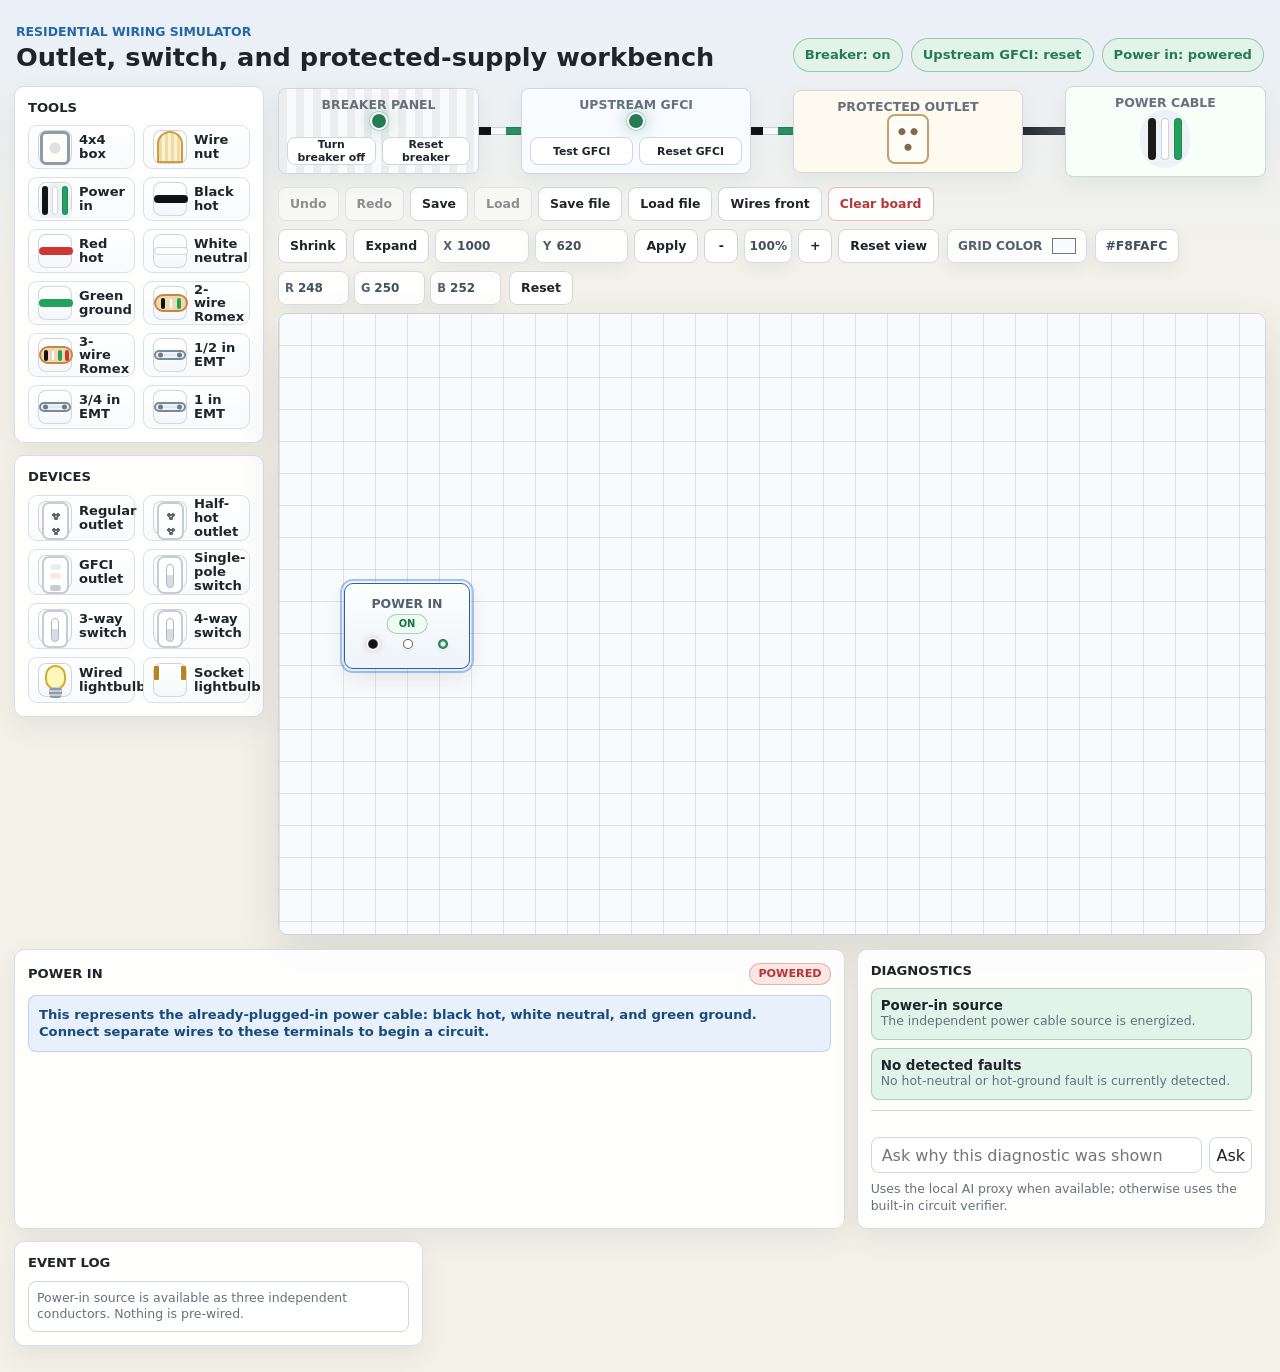
==== 2d/index.html @ 1b0ffc84 "Deploy wiring simulators site" ====
<!doctype html>
<html lang="en">
  <head>
    <meta charset="utf-8">
    <meta name="viewport" content="width=device-width, initial-scale=1">
    <meta http-equiv="Cache-Control" content="no-store, no-cache, must-revalidate, max-age=0">
    <meta http-equiv="Pragma" content="no-cache">
    <meta http-equiv="Expires" content="0">
    <title>Residential Wiring Simulator</title>
    <script>
      window.__SIM_ASSET_VERSION__ = String(Date.now());
      document.write(`<link rel="stylesheet" href="./styles.css?v=${window.__SIM_ASSET_VERSION__}">`);
    </script>
  </head>
  <body>
    <div class="app">
      <header class="topbar">
        <div>
          <p class="eyebrow">Residential wiring simulator</p>
          <h1>Outlet, switch, and protected-supply workbench</h1>
        </div>
        <div id="supplyStatus" class="status-strip" aria-live="polite"></div>
      </header>

      <main class="layout">
        <aside class="tool-panel" aria-label="Tool palette">
          <section class="panel-section">
            <div class="section-heading">
              <h2>Tools</h2>
            </div>
            <div id="toolPalette" class="tool-grid"></div>
          </section>

          <section class="panel-section">
            <div class="section-heading">
              <h2>Devices</h2>
            </div>
            <div id="devicePalette" class="device-grid"></div>
          </section>

        </aside>

        <section class="workspace">
          <div id="supplyRig" class="supply-rig" aria-label="Upstream protected supply">
            <div class="rig-unit breaker">
              <span class="unit-label">Breaker panel</span>
              <span id="breakerLamp" class="lamp-dot"></span>
              <div id="breakerActions" class="rig-actions"></div>
            </div>
            <div class="rig-link"></div>
            <div class="rig-unit gfci">
              <span class="unit-label">Upstream GFCI</span>
              <span id="upstreamGfciLamp" class="lamp-dot"></span>
              <div id="upstreamGfciActions" class="rig-actions"></div>
            </div>
            <div class="rig-link"></div>
            <div class="rig-unit outlet">
              <span class="unit-label">Protected outlet</span>
              <span class="plug-face"></span>
            </div>
            <div class="rig-link cord-link"></div>
            <div class="rig-unit cord">
              <span class="unit-label">Power cable</span>
              <span class="cord-wires">
                <i class="wire black"></i>
                <i class="wire white"></i>
                <i class="wire green"></i>
              </span>
            </div>
          </div>

          <div id="workspaceToolbar" class="workspace-toolbar" aria-label="Workspace controls">
            <div class="workspace-actions" aria-label="File and history actions">
              <button id="undoButton" type="button" class="toolbar-button" data-action="undo" title="Undo last action" disabled>Undo</button>
              <button id="redoButton" type="button" class="toolbar-button" data-action="redo" title="Redo last undone action" disabled>Redo</button>
              <button type="button" class="toolbar-button" data-action="save-state" title="Save this workbench in the browser">Save</button>
              <button id="loadButton" type="button" class="toolbar-button" data-action="load-state" title="Load the saved workbench">Load</button>
              <button type="button" class="toolbar-button" data-action="export-state-file" title="Download this workbench as a file">Save file</button>
              <button type="button" class="toolbar-button" data-action="import-state-file" title="Load a workbench file">Load file</button>
              <input id="stateFileInput" class="visually-hidden" type="file" accept=".json,application/json">
              <button id="wireLayerModeButton" type="button" class="toolbar-button" data-action="toggle-wire-layer-mode" title="Toggle whether wire paths sit behind devices">Wires front</button>
              <button type="button" class="toolbar-button danger" data-action="clear-board" title="Clear the workbench">Clear board</button>
            </div>
            <div class="bench-controls" aria-label="Bench size and zoom controls">
              <button type="button" class="toolbar-button" data-action="shrink-bench" title="Shrink the bench">Shrink</button>
              <button type="button" class="toolbar-button" data-action="expand-bench" title="Expand the bench">Expand</button>
              <label>X <input id="benchWidthInput" type="number" min="520" max="4000" step="20" value="1000" aria-label="Bench width"></label>
              <label>Y <input id="benchHeightInput" type="number" min="360" max="3000" step="20" value="620" aria-label="Bench height"></label>
              <button type="button" class="toolbar-button" data-action="apply-bench-size" title="Apply custom bench size">Apply</button>
              <button type="button" class="toolbar-button icon-button" data-action="zoom-out" title="Zoom out">-</button>
              <span id="benchZoomLabel" class="zoom-label">100%</span>
              <button type="button" class="toolbar-button icon-button" data-action="zoom-in" title="Zoom in">+</button>
              <button type="button" class="toolbar-button" data-action="reset-bench-size" title="Reset bench size and zoom">Reset view</button>
            </div>
            <label class="grid-color-control" for="gridColorPicker">
              <span>Grid color</span>
              <input id="gridColorPicker" type="color" value="#f8fafc">
            </label>
            <input id="gridColorHex" class="grid-color-hex" type="text" inputmode="text" value="#f8fafc" aria-label="Grid color hex value">
            <div class="grid-rgb-group" aria-label="Grid RGB color values">
              <label>R <input id="gridColorR" type="number" min="0" max="255" value="248"></label>
              <label>G <input id="gridColorG" type="number" min="0" max="255" value="250"></label>
              <label>B <input id="gridColorB" type="number" min="0" max="255" value="252"></label>
            </div>
            <button type="button" class="toolbar-button" data-action="reset-grid-color">Reset</button>
          </div>

          <div id="sandboxViewport" class="sandbox-viewport" aria-label="Scrollable wiring bench">
            <div id="sandboxScrollSpace" class="sandbox-scroll-space">
              <div id="sandbox" class="sandbox" aria-label="Wiring sandbox">
                <svg id="wireLayer" class="wire-layer" viewBox="0 0 1000 620" preserveAspectRatio="none" aria-hidden="true"></svg>
                <div class="supply-port">
                  <span>Supply</span>
                </div>
                <div id="boxLayer" class="box-layer"></div>
                <svg id="selectedWireLayer" class="selected-wire-layer" viewBox="0 0 1000 620" preserveAspectRatio="none" aria-hidden="true"></svg>
                <div id="selectionMarquee" class="selection-marquee" hidden></div>
              </div>
            </div>
          </div>
        </section>

        <aside class="inspector" aria-label="Selected box inspector">
          <section id="boxInspector" class="panel-section"></section>
          <section class="panel-section">
            <div class="section-heading">
              <h2>Diagnostics</h2>
            </div>
            <div id="diagnostics" class="diagnostics" aria-live="polite"></div>
            <div id="diagnosticChat" class="diagnostic-chat">
              <div id="diagnosticChatMessages" class="chat-messages" aria-live="polite"></div>
              <div id="diagnosticProposal" class="diagnostic-proposal"></div>
              <form id="diagnosticChatForm" class="chat-form">
                <input id="diagnosticChatInput" type="text" autocomplete="off" placeholder="Ask why this diagnostic was shown">
                <button type="submit">Ask</button>
              </form>
              <div id="diagnosticChatStatus" class="chat-status"></div>
            </div>
          </section>
          <section class="panel-section">
            <div class="section-heading">
              <h2>Event Log</h2>
            </div>
            <div id="eventLog" class="event-log"></div>
          </section>
        </aside>
      </main>

      <div id="contextMenu" class="context-menu" hidden>
        <button type="button" data-action="delete-selected">Delete item</button>
      </div>
    </div>

    <script>
      document.write(`<script src="./app.js?v=${window.__SIM_ASSET_VERSION__}"><\/script>`);
    </script>
  </body>
</html>
---- 2d/styles.css ----
:root {
  color-scheme: light;
  --paper: #f4f1e8;
  --panel: #fffdf7;
  --panel-strong: #f8fbff;
  --ink: #20242a;
  --muted: #66717d;
  --line: #cfd6dd;
  --line-strong: #8e9aa8;
  --blue: #2367a8;
  --blue-soft: #e7f0fb;
  --green: #257b55;
  --green-soft: #e2f4ea;
  --red: #b73535;
  --red-soft: #fae7e4;
  --amber: #a96c00;
  --amber-soft: #fff2cf;
  --copper: #a65f2b;
  --violet: #6e57a8;
  --shadow: 0 18px 44px rgba(50, 55, 62, 0.13);
}

* {
  box-sizing: border-box;
}

.visually-hidden {
  position: absolute;
  width: 1px;
  height: 1px;
  margin: -1px;
  padding: 0;
  border: 0;
  overflow: hidden;
  clip: rect(0 0 0 0);
  white-space: nowrap;
}

html,
body {
  min-height: 100%;
}

body {
  margin: 0;
  color: var(--ink);
  background:
    linear-gradient(180deg, rgba(231, 240, 251, 0.84), rgba(244, 241, 232, 0.96) 310px),
    var(--paper);
  font-family: Inter, ui-sans-serif, system-ui, -apple-system, BlinkMacSystemFont, "Segoe UI", sans-serif;
}

button,
select,
input {
  font: inherit;
}

button {
  min-height: 34px;
  border: 1px solid var(--line);
  border-radius: 8px;
  background: #ffffff;
  color: var(--ink);
  cursor: pointer;
}

button:hover {
  border-color: var(--blue);
  background: var(--blue-soft);
}

button:disabled {
  cursor: not-allowed;
  opacity: 0.48;
}

select {
  min-height: 34px;
  width: 100%;
  border: 1px solid var(--line);
  border-radius: 8px;
  background: #ffffff;
  color: var(--ink);
  padding: 0 8px;
}

h1,
h2,
h3,
p {
  margin-top: 0;
}

.app {
  width: min(1720px, calc(100vw - 28px));
  margin: 0 auto;
  padding: 18px 0 26px;
}

.topbar {
  display: flex;
  justify-content: space-between;
  align-items: end;
  gap: 20px;
  padding: 6px 2px 14px;
}

.eyebrow {
  margin-bottom: 5px;
  color: var(--blue);
  font-size: 0.78rem;
  font-weight: 800;
  letter-spacing: 0;
  text-transform: uppercase;
}

h1 {
  margin-bottom: 0;
  font-size: clamp(1.55rem, 2vw, 2.35rem);
  line-height: 1.08;
  letter-spacing: 0;
}

h2 {
  margin-bottom: 0;
  font-size: 0.82rem;
  line-height: 1.2;
  letter-spacing: 0;
  text-transform: uppercase;
}

h3 {
  margin-bottom: 8px;
  font-size: 0.98rem;
}

.layout {
  display: grid;
  grid-template-columns: 286px minmax(520px, 1fr) 416px;
  gap: 14px;
  align-items: start;
}

.tool-panel,
.inspector {
  display: grid;
  gap: 12px;
}

.panel-section {
  border: 1px solid #d8dee6;
  border-radius: 10px;
  background: rgba(255, 255, 255, 0.92);
  box-shadow: 0 10px 26px rgba(38, 49, 61, 0.08);
  padding: 13px;
}

.section-heading {
  display: flex;
  justify-content: space-between;
  align-items: center;
  gap: 10px;
  margin-bottom: 10px;
}

.status-strip {
  display: flex;
  flex-wrap: wrap;
  justify-content: flex-end;
  gap: 8px;
}

.status-pill {
  display: inline-flex;
  align-items: center;
  gap: 7px;
  min-height: 34px;
  border: 1px solid var(--line);
  border-radius: 999px;
  background: rgba(255, 255, 255, 0.82);
  padding: 0 11px;
  color: var(--muted);
  font-size: 0.82rem;
  font-weight: 800;
  white-space: nowrap;
}

.status-pill.ok {
  border-color: rgba(37, 123, 85, 0.38);
  color: var(--green);
  background: var(--green-soft);
}

.status-pill.warn {
  border-color: rgba(169, 108, 0, 0.42);
  color: var(--amber);
  background: var(--amber-soft);
}

.status-pill.trip {
  border-color: rgba(183, 53, 53, 0.42);
  color: var(--red);
  background: var(--red-soft);
}

.tool-grid,
.device-grid {
  display: grid;
  gap: 8px;
}

.tool-grid {
  grid-template-columns: repeat(2, minmax(0, 1fr));
}

.device-grid {
  grid-template-columns: repeat(2, minmax(0, 1fr));
}

.tool-button,
.device-button,
.source-controls button,
.mini-button {
  display: inline-flex;
  align-items: center;
  justify-content: center;
  gap: 7px;
  padding: 0 9px;
  font-weight: 760;
}

.palette-button {
  min-height: 44px;
  justify-content: flex-start;
  text-align: left;
  user-select: none;
  border-color: #d9e0e8;
  border-radius: 9px;
  background: linear-gradient(180deg, #ffffff, #f8fafc);
  color: #20242a;
  box-shadow: 0 1px 0 rgba(255, 255, 255, 0.9) inset;
}

.palette-button:hover {
  border-color: rgba(35, 103, 168, 0.48);
  background: linear-gradient(180deg, #ffffff, #f1f6fd);
}

.palette-button[draggable="true"] {
  cursor: grab;
}

.palette-button[draggable="true"]:active {
  cursor: grabbing;
}

.drag-ghost {
  position: fixed;
  z-index: 40;
  pointer-events: none;
  opacity: 0.86;
  box-shadow: 0 14px 32px rgba(32, 36, 42, 0.22);
}

.supply-port {
  display: none !important;
}

.supply-port {
  display: none;
}

.tool-button.active {
  border-color: var(--blue);
  background: var(--blue-soft);
  color: #174a7d;
  box-shadow: inset 0 0 0 1px rgba(35, 103, 168, 0.18);
}

.device-button {
  min-height: 46px;
}

.palette-image {
  display: grid;
  place-items: center;
  width: 34px;
  height: 34px;
  border: 1px solid rgba(151, 163, 176, 0.42);
  border-radius: 8px;
  background:
    linear-gradient(180deg, rgba(255, 255, 255, 0.95), rgba(244, 247, 250, 0.92));
  flex: 0 0 34px;
}

.palette-label {
  min-width: 0;
  line-height: 1.06;
  font-size: 0.82rem;
}

.art,
.art-device {
  position: relative;
  display: block;
}

.art-select {
  width: 24px;
  height: 30px;
}

.art-select::before {
  content: "";
  position: absolute;
  left: 3px;
  top: 1px;
  width: 0;
  height: 0;
  border-left: 16px solid #2367a8;
  border-top: 23px solid transparent;
}

.art-select::after {
  content: "";
  position: absolute;
  left: 13px;
  top: 19px;
  width: 11px;
  height: 4px;
  border-radius: 999px;
  background: #2367a8;
  transform: rotate(45deg);
}

.art-box {
  width: 30px;
  height: 34px;
  border: 3px solid #8e9aa8;
  border-radius: 6px;
  background:
    radial-gradient(circle at 50% 50%, rgba(142, 154, 168, 0.28) 0 5px, transparent 6px),
    #fffdf7;
}

.art-cable {
  display: flex;
  gap: 4px;
  align-items: end;
  justify-content: center;
  width: 31px;
  height: 35px;
  border-radius: 999px 999px 6px 6px;
  background: #eef2f6;
  padding-bottom: 3px;
}

.art-cable i {
  width: 6px;
  height: 29px;
  border-radius: 999px;
  border: 1px solid rgba(32, 36, 42, 0.18);
}

.art-cable i:nth-child(1) {
  background: #111111;
}

.art-cable i:nth-child(2) {
  background: #ffffff;
}

.art-cable i:nth-child(3) {
  background: #24a15d;
}

.art-romex {
  width: 34px;
  height: 18px;
  border: 2px solid #c28846;
  border-radius: 999px;
  background: #f3d9aa;
  display: flex;
  align-items: center;
  justify-content: center;
  gap: 4px;
}

.art-romex i {
  width: 4px;
  height: 11px;
  border-radius: 999px;
  background: #111111;
}

.art-romex i:nth-child(2) {
  background: #ffffff;
  border: 1px solid rgba(32, 36, 42, 0.16);
}

.art-romex i:nth-child(3) {
  background: #24a15d;
}

.art-romex.three {
  gap: 3px;
}

.art-romex.three::after {
  content: "";
  width: 4px;
  height: 11px;
  border-radius: 999px;
  background: #cf3535;
}

.art-cutter {
  width: 32px;
  height: 28px;
}

.art-cutter::before,
.art-cutter::after {
  content: "";
  position: absolute;
  width: 27px;
  height: 7px;
  border-radius: 999px;
  background: #d84d4d;
  transform-origin: 20px 50%;
}

.art-cutter::before {
  left: 1px;
  top: 8px;
  transform: rotate(38deg);
}

.art-cutter::after {
  left: 1px;
  top: 14px;
  transform: rotate(-38deg);
  background: #46515e;
}

.art-driver {
  width: 36px;
  height: 12px;
  border-radius: 999px;
  background: linear-gradient(90deg, #4a5664 0 48%, #d09b54 49% 76%, #8e9aa8 77%);
  transform: rotate(-25deg);
}

.art-nut {
  width: 26px;
  height: 32px;
  border-radius: 999px 999px 7px 7px;
  background:
    repeating-linear-gradient(90deg, rgba(169, 108, 0, 0.18) 0 3px, transparent 3px 6px),
    #fff2cf;
  border: 2px solid #d19b38;
}

.art-conduit {
  width: 32px;
  height: 10px;
  border: 2px solid rgba(80, 102, 119, 0.72);
  border-radius: 999px;
  background: rgba(185, 204, 217, 0.4);
  box-shadow: inset 0 0 0 2px rgba(255, 255, 255, 0.42);
}

.art-conduit::before,
.art-conduit::after {
  content: "";
  position: absolute;
  top: 50%;
  width: 5px;
  height: 5px;
  border-radius: 999px;
  background: #6b7a87;
  transform: translateY(-50%);
}

.art-conduit::before {
  left: 2px;
}

.art-conduit::after {
  right: 2px;
}

.art-device.outlet,
.art-device.gfci {
  width: 27px;
  height: 38px;
  border: 2px solid #c5ccd4;
  border-radius: 7px;
  background: #ffffff;
}

.art-device.outlet i {
  position: absolute;
  left: 7px;
  width: 10px;
  height: 9px;
  border-radius: 4px;
  background:
    radial-gradient(circle at 30% 45%, #5e6670 0 1.8px, transparent 2px),
    radial-gradient(circle at 70% 45%, #5e6670 0 1.8px, transparent 2px),
    radial-gradient(circle at 50% 82%, #5e6670 0 1.8px, transparent 2px),
    #f9fafb;
}

.art-device.outlet i:nth-child(1) {
  top: 7px;
}

.art-device.outlet i:nth-child(2) {
  top: 22px;
}

.art-device.gfci i,
.art-device.gfci b {
  position: absolute;
  left: 6px;
  width: 11px;
  height: 6px;
  border-radius: 999px;
  background: #d7dde4;
}

.art-device.gfci i:nth-child(1) {
  top: 6px;
  background: var(--green-soft);
}

.art-device.gfci i:nth-child(2) {
  top: 15px;
  background: var(--red-soft);
}

.art-device.gfci b {
  top: 27px;
  background: #c5ccd4;
}

.art-device.switch {
  width: 26px;
  height: 38px;
  border: 2px solid #c5ccd4;
  border-radius: 7px;
  background: #ffffff;
}

.art-device.switch i {
  position: absolute;
  left: 7px;
  top: 6px;
  width: 8px;
  height: 24px;
  border-radius: 5px;
  background: linear-gradient(180deg, #ffffff 0 46%, #d7dde4 47%);
  border: 1px solid #aeb8c3;
}

.art-device.bulb {
  width: 31px;
  height: 38px;
}

.art-device.bulb::before {
  content: "";
  position: absolute;
  inset: 1px 5px 12px;
  border: 2px solid #d6a72c;
  border-radius: 999px;
  background: #fff7ba;
}

.art-device.bulb::after {
  content: "";
  position: absolute;
  left: 9px;
  bottom: 4px;
  width: 13px;
  height: 11px;
  border-radius: 4px;
  background: repeating-linear-gradient(0deg, #8e9aa8 0 2px, #c5ccd4 2px 4px);
}

.tool-icon {
  display: inline-grid;
  place-items: center;
  width: 22px;
  height: 22px;
  border-radius: 6px;
  background: #eef2f6;
  color: var(--ink);
  font-size: 0.82rem;
  font-weight: 900;
  flex: 0 0 auto;
}

.tool-icon.box-icon {
  border: 2px solid var(--line-strong);
  background: #ffffff;
}

.tool-icon.cable-icon {
  background: linear-gradient(90deg, #111 0 32%, #eee 32% 64%, #27a464 64%);
}

.tool-icon.nm2-icon,
.tool-icon.nm3-icon {
  background: #f3d9aa;
  border: 2px solid #c28846;
}

.tool-icon.nm3-icon::after {
  content: "";
  width: 4px;
  height: 16px;
  background: var(--red);
  border-radius: 999px;
}

.tool-icon.cutter-icon {
  background: linear-gradient(135deg, #414852 0 48%, #d84d4d 49%);
  color: #fff;
}

.tool-icon.driver-icon {
  background: linear-gradient(90deg, #4a5664 0 45%, #d09b54 46%);
}

.tool-icon.nut-icon {
  background: var(--amber-soft);
  color: var(--amber);
}

.tool-icon.select-icon {
  background: #ffffff;
  border: 2px solid var(--blue);
  color: var(--blue);
}

.workspace {
  min-width: 0;
}

.workspace-toolbar {
  display: flex;
  align-items: center;
  justify-content: flex-start;
  flex-wrap: wrap;
  gap: 8px;
  margin: 0 0 8px;
}

.workspace-actions {
  display: inline-flex;
  align-items: center;
  gap: 6px;
  flex-wrap: wrap;
}

.bench-controls {
  display: inline-flex;
  align-items: center;
  gap: 6px;
  flex-wrap: wrap;
}

.bench-controls label {
  display: inline-flex;
  align-items: center;
  gap: 5px;
  min-height: 34px;
  border: 1px solid #d4dce5;
  border-radius: 8px;
  background: rgba(255, 255, 255, 0.9);
  color: #526170;
  padding: 0 7px;
  font-size: 0.72rem;
  font-weight: 900;
  box-shadow: 0 6px 16px rgba(38, 49, 61, 0.06);
}

.bench-controls input {
  width: 64px;
  min-height: 24px;
  border: 0;
  background: transparent;
  color: #40505f;
  font-size: 0.75rem;
  font-weight: 850;
  padding: 0;
}

.toolbar-button.icon-button {
  width: 34px;
  padding: 0;
}

.zoom-label {
  display: inline-flex;
  align-items: center;
  justify-content: center;
  min-width: 48px;
  min-height: 34px;
  border: 1px solid #d4dce5;
  border-radius: 8px;
  background: rgba(255, 255, 255, 0.9);
  color: #40505f;
  font-size: 0.76rem;
  font-weight: 900;
  box-shadow: 0 6px 16px rgba(38, 49, 61, 0.06);
}

.grid-color-control {
  display: inline-flex;
  align-items: center;
  gap: 8px;
  min-height: 34px;
  border: 1px solid #d4dce5;
  border-radius: 8px;
  background: rgba(255, 255, 255, 0.86);
  padding: 0 8px 0 10px;
  color: #526170;
  font-size: 0.76rem;
  font-weight: 850;
  text-transform: uppercase;
  box-shadow: 0 6px 16px rgba(38, 49, 61, 0.06);
}

.grid-color-control input[type="color"] {
  width: 28px;
  height: 24px;
  border: 0;
  border-radius: 6px;
  background: transparent;
  padding: 0;
  cursor: pointer;
}

.grid-color-hex {
  width: 84px;
  min-height: 34px;
  border: 1px solid #d4dce5;
  border-radius: 8px;
  background: rgba(255, 255, 255, 0.9);
  color: #40505f;
  padding: 0 9px;
  font-size: 0.78rem;
  font-weight: 800;
  text-transform: uppercase;
  box-shadow: 0 6px 16px rgba(38, 49, 61, 0.06);
}

.grid-rgb-group {
  display: inline-flex;
  gap: 5px;
}

.grid-rgb-group label {
  display: inline-flex;
  align-items: center;
  gap: 4px;
  min-height: 34px;
  border: 1px solid #d4dce5;
  border-radius: 8px;
  background: rgba(255, 255, 255, 0.9);
  color: #526170;
  padding: 0 6px;
  font-size: 0.72rem;
  font-weight: 900;
  box-shadow: 0 6px 16px rgba(38, 49, 61, 0.06);
}

.grid-rgb-group input {
  width: 44px;
  min-height: 24px;
  border: 0;
  background: transparent;
  color: #40505f;
  font-size: 0.75rem;
  font-weight: 850;
  padding: 0;
}

.toolbar-button {
  min-height: 34px;
  padding: 0 11px;
  border-radius: 8px;
  font-size: 0.78rem;
  font-weight: 850;
}

.toolbar-button.mode-on {
  border-color: rgba(37, 123, 85, 0.38);
  background: #eefaf2;
  color: #177245;
}

.toolbar-button.danger {
  border-color: rgba(183, 53, 53, 0.32);
  color: var(--red);
}

.toolbar-button.danger:hover {
  background: var(--red-soft);
  border-color: rgba(183, 53, 53, 0.52);
}

.supply-rig {
  display: grid;
  grid-template-columns: minmax(118px, 0.7fr) 42px minmax(130px, 0.8fr) 42px minmax(130px, 0.8fr) 42px minmax(126px, 0.7fr);
  align-items: center;
  gap: 0;
  margin-bottom: 10px;
}

.rig-unit {
  min-height: 74px;
  border: 1px solid var(--line);
  border-radius: 8px;
  background: #ffffff;
  display: grid;
  place-items: center;
  padding: 8px;
  position: relative;
  box-shadow: 0 7px 18px rgba(61, 66, 74, 0.07);
}

.rig-actions {
  display: grid;
  grid-template-columns: repeat(2, minmax(0, 1fr));
  gap: 6px;
  width: 100%;
  margin-top: 7px;
}

.rig-actions button {
  min-height: 28px;
  padding: 0 7px;
  font-size: 0.68rem;
  font-weight: 900;
}

.rig-unit.breaker {
  background:
    repeating-linear-gradient(90deg, rgba(32, 36, 42, 0.06) 0 8px, transparent 8px 17px),
    #f9fafb;
}

.rig-unit.gfci {
  background: #f8fbff;
}

.rig-unit.outlet {
  background: #fffaf0;
}

.rig-unit.cord {
  background: #f6fff8;
}

.unit-label {
  color: var(--muted);
  font-size: 0.78rem;
  font-weight: 800;
  text-transform: uppercase;
}

.rig-link {
  height: 8px;
  background: linear-gradient(90deg, #111 0 28%, #f9fafb 28% 64%, #2c8f62 64%);
  border-top: 1px solid rgba(32, 36, 42, 0.2);
  border-bottom: 1px solid rgba(32, 36, 42, 0.2);
}

.cord-link {
  background: linear-gradient(90deg, #262b32, #454d58);
}

.lamp-dot {
  width: 18px;
  height: 18px;
  border: 2px solid #ffffff;
  border-radius: 999px;
  background: var(--line-strong);
  box-shadow: 0 0 0 1px rgba(32, 36, 42, 0.2);
}

.lamp-dot.on {
  background: var(--green);
  box-shadow: 0 0 0 1px rgba(37, 123, 85, 0.28), 0 0 18px rgba(37, 123, 85, 0.42);
}

.lamp-dot.tripped {
  background: var(--red);
  box-shadow: 0 0 0 1px rgba(183, 53, 53, 0.28), 0 0 18px rgba(183, 53, 53, 0.32);
}

.plug-face {
  width: 42px;
  height: 50px;
  border: 2px solid #c5a06d;
  border-radius: 8px;
  display: block;
  background:
    radial-gradient(circle at 34% 34%, #7f6a4b 0 3px, transparent 4px),
    radial-gradient(circle at 66% 34%, #7f6a4b 0 3px, transparent 4px),
    radial-gradient(circle at 50% 68%, #7f6a4b 0 3px, transparent 4px),
    #fffdf7;
}

.cord-wires {
  display: flex;
  gap: 5px;
  padding: 8px;
  border-radius: 999px;
  background: #eef2f6;
}

.wire {
  width: 8px;
  height: 42px;
  border-radius: 999px;
  border: 1px solid rgba(32, 36, 42, 0.2);
}

.wire.black {
  background: #1b1b1b;
}

.wire.white {
  background: #ffffff;
}

.wire.green {
  background: #22a15d;
}

.wire.red {
  background: #c84040;
}

.sandbox-viewport {
  width: 100%;
  max-height: min(72vh, 760px);
  min-height: 460px;
  overflow: auto;
  border: 1px solid #cbd5df;
  border-radius: 10px;
  background: rgba(255, 255, 255, 0.46);
  box-shadow: 0 18px 44px rgba(34, 43, 54, 0.12);
}

.sandbox-scroll-space {
  position: relative;
  min-width: 100%;
  min-height: 100%;
}

.sandbox {
  --grid-rgb: 248, 250, 252;
  --grid-bg-color: #f8fafc;
  --grid-line-color: rgba(157, 166, 175, 0.28);
  --grid-wash-color: rgba(250, 251, 253, 0.08);
  --bench-width: 1000px;
  --bench-height: 620px;
  --grid-step: 32px;
  position: absolute;
  left: 0;
  top: 0;
  width: var(--bench-width);
  height: var(--bench-height);
  overflow: hidden;
  transform-origin: top left;
  background:
    linear-gradient(90deg, var(--grid-line-color) 1px, transparent 1px),
    linear-gradient(0deg, var(--grid-line-color) 1px, transparent 1px),
    linear-gradient(180deg, var(--grid-wash-color), transparent 44%),
    var(--grid-bg-color);
  background-size: var(--grid-step) var(--grid-step), var(--grid-step) var(--grid-step), 100% 100%, 100% 100%;
}

.wire-layer,
.box-layer,
.selected-wire-layer {
  position: absolute;
  inset: 0;
}

.wire-layer {
  z-index: 20;
  pointer-events: none;
}

.selected-wire-layer {
  z-index: 70;
  pointer-events: none;
}

.sandbox.wires-behind-devices .selected-wire-layer {
  z-index: 22;
}

.sandbox.wires-behind-devices .wire-hit-path {
  pointer-events: none;
}

.sandbox.wires-behind-devices .wire-end-node.selected,
.sandbox.wires-behind-devices .wire-end-node.landed.selected,
.sandbox.wires-behind-devices .wire-detach-grip {
  z-index: 55;
}

.selection-marquee {
  position: absolute;
  z-index: 90;
  border: 1.5px solid rgba(30, 111, 216, 0.78);
  border-radius: 6px;
  background: rgba(30, 111, 216, 0.14);
  box-shadow:
    inset 0 0 0 1px rgba(255, 255, 255, 0.32),
    0 4px 14px rgba(30, 111, 216, 0.18);
  pointer-events: none;
}

.selection-marquee[hidden] {
  display: none;
}

.box-layer {
  z-index: auto;
}

.supply-port {
  position: absolute;
  left: 18px;
  top: 50%;
  transform: translateY(-50%);
  width: 72px;
  height: 96px;
  border: 1px solid #8fa0af;
  border-radius: 8px;
  display: grid;
  place-items: center;
  background: #ffffff;
  color: var(--muted);
  font-size: 0.76rem;
  font-weight: 900;
  text-transform: uppercase;
  box-shadow: 0 6px 16px rgba(61, 66, 74, 0.08);
}

.box-card {
  position: absolute;
  width: 150px;
  min-height: 166px;
  transform: translate(-50%, -50%);
  border: 2px solid #9ba6b1;
  border-radius: 8px;
  background:
    linear-gradient(135deg, rgba(166, 95, 43, 0.08), transparent 48%),
    #fffdfa;
  padding: 8px;
  box-shadow: 0 9px 18px rgba(44, 50, 58, 0.14);
  cursor: pointer;
  user-select: none;
  touch-action: none;
}

.box-card.selected {
  border-color: var(--blue);
  box-shadow: 0 0 0 4px rgba(35, 103, 168, 0.14), 0 12px 22px rgba(44, 50, 58, 0.17);
}

.box-card.pending {
  border-color: var(--amber);
  box-shadow: 0 0 0 4px rgba(169, 108, 0, 0.16), 0 12px 22px rgba(44, 50, 58, 0.17);
}

.loose-item {
  position: absolute;
  width: 86px;
  min-height: 78px;
  transform: translate(-50%, -50%);
  border: 1px solid var(--line-strong);
  border-radius: 8px;
  background: #ffffff;
  display: grid;
  place-items: center;
  gap: 4px;
  padding: 8px;
  box-shadow: 0 8px 18px rgba(44, 50, 58, 0.12);
  cursor: grab;
  touch-action: none;
}

.loose-item.selected {
  border-color: var(--blue);
  box-shadow: 0 0 0 4px rgba(35, 103, 168, 0.14), 0 10px 22px rgba(44, 50, 58, 0.16);
}

.loose-art {
  display: grid;
  place-items: center;
  width: 44px;
  height: 38px;
}

.loose-label {
  color: var(--muted);
  font-size: 0.68rem;
  font-weight: 900;
  text-align: center;
}

.grid-node {
  position: absolute;
  z-index: 4;
  transform: translate(-50%, -50%);
  border-radius: 999px;
  cursor: crosshair;
  touch-action: none;
}

.terminal-node {
  width: 18px;
  height: 18px;
  border: 2px solid rgba(67, 73, 81, 0.86);
  background:
    radial-gradient(circle at 50% 50%, rgba(255, 255, 255, 0.88) 0 3px, transparent 4px),
    #d5a249;
  box-shadow: 0 0 0 2px rgba(255, 255, 255, 0.82), 0 2px 7px rgba(32, 36, 42, 0.24);
}

.terminal-node.screw-silver,
.terminal-node.screw-white {
  background:
    radial-gradient(circle at 50% 50%, rgba(255, 255, 255, 0.92) 0 3px, transparent 4px),
    #c9d0d8;
}

.terminal-node.screw-green {
  background:
    radial-gradient(circle at 50% 50%, rgba(255, 255, 255, 0.9) 0 3px, transparent 4px),
    #23a363;
}

.terminal-node.screw-black {
  background:
    radial-gradient(circle at 50% 50%, rgba(255, 255, 255, 0.78) 0 3px, transparent 4px),
    #4b535c;
}

.terminal-node.hot,
.wire-node.hot {
  box-shadow: 0 0 0 2px rgba(255, 255, 255, 0.82), 0 0 16px rgba(183, 53, 53, 0.64);
}

.terminal-node.connected {
  outline: 3px solid rgba(35, 103, 168, 0.25);
}

.wire-node {
  width: 19px;
  height: 19px;
  border: 2px solid rgba(32, 36, 42, 0.32);
  background: #111111;
  box-shadow: 0 0 0 2px rgba(255, 255, 255, 0.86), 0 2px 7px rgba(32, 36, 42, 0.22);
}

.wire-node.white {
  background: #ffffff;
}

.wire-node.green,
.wire-node.bare {
  background: #24a15d;
}

.wire-node.red {
  background: #cf3535;
}

.wire-node.insulated {
  border-style: dashed;
}

.wire-node.cut {
  opacity: 0.45;
}

.grid-connection,
.wire-preview {
  fill: none;
  stroke-width: 5;
  stroke-linecap: round;
  pointer-events: none;
}

.grid-connection.black,
.wire-preview {
  stroke: #171717;
}

.grid-connection.white {
  stroke: #ffffff;
  filter: drop-shadow(0 0 1px rgba(0, 0, 0, 0.8));
}

.grid-connection.green {
  stroke: #24a15d;
}

.grid-connection.red {
  stroke: #cf3535;
}

.grid-connection.orange {
  stroke: #d0782b;
}

.grid-connection.dashed,
.wire-preview {
  stroke-dasharray: 10 7;
}

.box-title {
  display: flex;
  justify-content: space-between;
  gap: 8px;
  color: var(--muted);
  font-size: 0.72rem;
  font-weight: 900;
  text-transform: uppercase;
}

.box-device {
  margin-top: 8px;
  min-height: 92px;
  display: grid;
  place-items: center;
}

.device-face {
  width: 52px;
  min-height: 72px;
  border: 2px solid #c5ccd4;
  border-radius: 8px;
  background: #ffffff;
  display: grid;
  place-items: center;
  position: relative;
}

button.device-face {
  padding: 0;
}

.device-face.outlet::before,
.device-face.outlet::after,
.device-face.grounded::before,
.device-face.grounded::after {
  content: "";
  width: 24px;
  height: 20px;
  border-radius: 6px;
  background:
    radial-gradient(circle at 34% 42%, #5e6670 0 2px, transparent 3px),
    radial-gradient(circle at 66% 42%, #5e6670 0 2px, transparent 3px),
    radial-gradient(circle at 50% 78%, #5e6670 0 2px, transparent 3px),
    #f9fafb;
}

.device-face.outlet::after,
.device-face.grounded::after {
  margin-top: 6px;
}

.device-face.gfci {
  gap: 5px;
  padding: 7px 0;
}

.device-face.gfci span,
.device-face.gfci button {
  width: 30px;
  height: 12px;
  min-height: 12px;
  padding: 0;
  border: 1px solid #c5ccd4;
  border-radius: 999px;
  background: #d7dde4;
}

.device-face.gfci .test-button {
  background: var(--red-soft);
}

.device-face.gfci .reset-button {
  background: var(--green-soft);
}

.device-face.switch::before {
  content: "";
  width: 26px;
  height: 48px;
  border-radius: 6px;
  border: 1px solid #b8c0ca;
  background: linear-gradient(180deg, #ffffff 0 48%, #e6ebf1 49%);
  box-shadow: inset 0 -10px 0 rgba(35, 103, 168, 0.1);
}

.device-face.light {
  border-radius: 999px 999px 14px 14px;
  width: 58px;
  min-height: 70px;
  background:
    radial-gradient(circle at 50% 34%, rgba(255, 234, 144, 0.2), transparent 34px),
    #fffdf4;
}

.device-face.light.lit {
  border-color: #d6a72c;
  background:
    radial-gradient(circle at 50% 38%, rgba(255, 224, 91, 0.88), transparent 36px),
    #fff7ba;
  box-shadow: 0 0 28px rgba(218, 167, 44, 0.52);
}

.device-label {
  margin-top: 7px;
  min-height: 17px;
  color: var(--muted);
  font-size: 0.7rem;
  font-weight: 800;
  text-align: center;
}

.box-meta {
  display: flex;
  flex-wrap: wrap;
  gap: 5px;
  margin-top: 7px;
}

.mini-pill {
  display: inline-flex;
  align-items: center;
  min-height: 20px;
  border: 1px solid var(--line);
  border-radius: 999px;
  padding: 0 7px;
  background: #ffffff;
  color: var(--muted);
  font-size: 0.68rem;
  font-weight: 850;
}

.mini-pill.hot {
  border-color: rgba(183, 53, 53, 0.34);
  color: var(--red);
  background: var(--red-soft);
}

.mini-pill.on {
  border-color: rgba(37, 123, 85, 0.34);
  color: var(--green);
  background: var(--green-soft);
}

.source-controls {
  display: grid;
  grid-template-columns: 1fr 1fr;
  gap: 8px;
}

.source-controls button {
  min-height: 40px;
}

.empty-state {
  border: 1px dashed var(--line-strong);
  border-radius: 8px;
  padding: 14px;
  color: var(--muted);
  background: rgba(255, 255, 255, 0.58);
  font-size: 0.9rem;
}

.diagram-help {
  border: 1px solid rgba(35, 103, 168, 0.2);
  border-radius: 8px;
  background: var(--blue-soft);
  color: #174a7d;
  padding: 10px;
  font-size: 0.82rem;
  font-weight: 750;
  line-height: 1.35;
}

.context-menu {
  position: fixed;
  z-index: 30;
  min-width: 142px;
  border: 1px solid var(--line-strong);
  border-radius: 8px;
  background: #ffffff;
  padding: 6px;
  box-shadow: 0 12px 28px rgba(32, 36, 42, 0.2);
}

.context-menu[hidden] {
  display: none;
}

.context-menu button {
  width: 100%;
  justify-content: flex-start;
  border: 0;
  background: transparent;
}

.context-menu button:hover {
  background: var(--blue-soft);
  color: var(--blue);
}

.context-menu button.danger:hover {
  background: var(--red-soft);
  color: var(--red);
}

.inspector-block {
  margin-top: 14px;
}

.inspector-block:first-child {
  margin-top: 0;
}

.button-row {
  display: flex;
  flex-wrap: wrap;
  gap: 8px;
}

.button-row button,
.mini-button {
  min-height: 32px;
  padding: 0 10px;
}

.split-grid {
  display: grid;
  grid-template-columns: repeat(2, minmax(0, 1fr));
  gap: 8px;
}

.wire-list,
.terminal-list,
.connection-list,
.diagnostics,
.event-log {
  display: grid;
  gap: 8px;
}

.wire-row,
.terminal-row,
.connection-row,
.diagnostic-row,
.log-row {
  border: 1px solid var(--line);
  border-radius: 8px;
  background: #ffffff;
  padding: 9px;
}

.wire-row {
  display: grid;
  grid-template-columns: auto minmax(0, 1fr) auto;
  gap: 8px;
  align-items: center;
}

.wire-row.disabled {
  opacity: 0.56;
}

.wire-swatch {
  width: 13px;
  height: 36px;
  border-radius: 999px;
  border: 1px solid rgba(32, 36, 42, 0.24);
}

.wire-swatch.black {
  background: #111111;
}

.wire-swatch.white {
  background: #ffffff;
}

.wire-swatch.green {
  background: #24a15d;
}

.wire-swatch.red {
  background: #cf3535;
}

.wire-swatch.bare {
  background: linear-gradient(90deg, #b48245, #f1d2a3, #b48245);
}

.wire-name,
.terminal-name {
  font-size: 0.84rem;
  font-weight: 850;
}

.wire-detail,
.terminal-detail,
.connection-detail {
  margin-top: 3px;
  color: var(--muted);
  font-size: 0.76rem;
  line-height: 1.35;
}

.wire-actions {
  display: grid;
  gap: 5px;
}

.wire-actions button {
  min-height: 28px;
  padding: 0 8px;
  font-size: 0.74rem;
  font-weight: 850;
}

.terminal-row {
  display: grid;
  gap: 8px;
}

.terminal-header {
  display: flex;
  justify-content: space-between;
  gap: 8px;
}

.terminal-connection {
  display: grid;
  grid-template-columns: minmax(0, 1fr) auto;
  gap: 7px;
}

.connection-row {
  display: grid;
  grid-template-columns: minmax(0, 1fr) auto;
  gap: 8px;
  align-items: center;
}

.diagnostic-row.ok {
  border-color: rgba(37, 123, 85, 0.3);
  background: var(--green-soft);
}

.diagnostic-row.warn {
  border-color: rgba(169, 108, 0, 0.34);
  background: var(--amber-soft);
}

.diagnostic-row.trip,
.diagnostic-row.error {
  border-color: rgba(183, 53, 53, 0.34);
  background: var(--red-soft);
}

.diagnostic-title,
.log-title {
  font-size: 0.84rem;
  font-weight: 900;
}

.diagnostic-text,
.log-row {
  color: var(--muted);
  font-size: 0.78rem;
  line-height: 1.35;
}

.event-log {
  max-height: 198px;
  overflow: auto;
}

.log-row {
  padding: 8px;
}

.meter {
  display: inline-flex;
  align-items: center;
  min-height: 22px;
  border: 1px solid var(--line);
  border-radius: 999px;
  padding: 0 8px;
  background: #f7f9fb;
  color: var(--muted);
  font-size: 0.7rem;
  font-weight: 900;
  text-transform: uppercase;
}

.meter.hot {
  border-color: rgba(183, 53, 53, 0.3);
  background: var(--red-soft);
  color: var(--red);
}

.meter.neutral {
  background: #ffffff;
  color: #4f5a66;
}

.meter.ground {
  border-color: rgba(37, 123, 85, 0.3);
  background: var(--green-soft);
  color: var(--green);
}

.meter.short,
.meter.fault {
  border-color: rgba(183, 53, 53, 0.45);
  background: var(--red-soft);
  color: var(--red);
}

.meter.open {
  background: #f2f4f6;
}

.device-report {
  display: grid;
  grid-template-columns: repeat(2, minmax(0, 1fr));
  gap: 7px;
}

.report-cell {
  border: 1px solid var(--line);
  border-radius: 8px;
  background: #ffffff;
  padding: 8px;
}

.report-cell dt {
  margin: 0;
  color: var(--muted);
  font-size: 0.7rem;
  font-weight: 900;
  text-transform: uppercase;
}

.report-cell dd {
  margin: 3px 0 0;
  font-size: 0.86rem;
  font-weight: 850;
}

.path-jacket {
  fill: none;
  stroke: rgba(49, 56, 65, 0.72);
  stroke-width: 18;
  stroke-linecap: round;
}

.path-conductor {
  fill: none;
  stroke-width: 4;
  stroke-linecap: round;
}

.path-conductor.black {
  stroke: #151515;
}

.path-conductor.white {
  stroke: #ffffff;
  filter: drop-shadow(0 0 1px rgba(0, 0, 0, 0.8));
}

.path-conductor.green,
.path-conductor.bare {
  stroke: #24a15d;
}

.path-conductor.red {
  stroke: #cf3535;
}

.path-conductor.cut {
  stroke-dasharray: 10 8;
  opacity: 0.52;
}

.path-label {
  fill: #46515e;
  font-size: 14px;
  font-weight: 800;
  paint-order: stroke;
  stroke: rgba(255, 255, 255, 0.88);
  stroke-width: 4px;
}

@media (max-width: 1280px) {
  .layout {
    grid-template-columns: 250px minmax(480px, 1fr);
  }

  .inspector {
    grid-column: 1 / -1;
    grid-template-columns: repeat(3, minmax(0, 1fr));
  }

  #boxInspector {
    grid-column: span 2;
  }
}

@media (max-width: 900px) {
  .topbar {
    align-items: start;
    flex-direction: column;
  }

  .layout,
  .inspector {
    grid-template-columns: 1fr;
  }

  #boxInspector {
    grid-column: auto;
  }

  .supply-rig {
    grid-template-columns: 1fr;
    gap: 7px;
  }

  .rig-link {
    width: 8px;
    height: 22px;
    justify-self: center;
  }

  .sandbox-viewport {
    min-height: 420px;
  }
}

/* Diagram-first simulator surface */
.source-card,
.box-4x4,
.device-card,
.romex-handle,
.wire-nut-item {
  position: absolute;
  transform: translate(-50%, -50%);
  user-select: none;
  touch-action: none;
}

.source-card {
  z-index: 4;
  width: 126px;
  height: 86px;
  border: 1px solid #b8c6d4;
  border-radius: 9px;
  background:
    linear-gradient(180deg, #fdfefe, #eef4f9);
  display: grid;
  place-items: start center;
  padding-top: 12px;
  box-shadow: 0 8px 22px rgba(38, 49, 61, 0.11);
  cursor: grab;
}

.source-card.selected,
.box-4x4.selected,
.device-card.selected,
.romex-handle.selected,
.wire-nut-item.selected {
  outline: 2px solid rgba(30, 111, 216, 0.38);
  outline-offset: 2px;
  border-color: var(--blue);
}

.source-title {
  color: #526170;
  font-size: 0.78rem;
  font-weight: 900;
  text-transform: uppercase;
}

.source-terminal {
  top: 60px;
}

.source-terminal.hot {
  left: 28px;
}

.source-terminal.neutral {
  left: 63px;
}

.source-terminal.ground {
  left: 98px;
}

.box-4x4 {
  z-index: 1;
  width: 236px;
  height: 210px;
  min-height: 210px;
  border: 1px solid #7d8c9b;
  border-radius: 10px;
  background:
    linear-gradient(90deg, rgba(255, 255, 255, 0.34) 0 1px, transparent 1px 28px),
    linear-gradient(180deg, rgba(255, 255, 255, 0.25) 0 1px, transparent 1px 26px),
    linear-gradient(135deg, #e7edf2, #cbd5de 50%, #f5f7f9);
  box-shadow: inset 0 0 0 4px rgba(255, 255, 255, 0.32), 0 12px 28px rgba(33, 43, 54, 0.13);
  cursor: grab;
}

.box-4x4 .box-title {
  position: absolute;
  left: 12px;
  right: 12px;
  top: 9px;
  color: #40505f;
}

.box-ground-node {
  left: 30px;
  top: 37px;
}

.box-knockouts {
  position: absolute;
  inset: 0;
  pointer-events: none;
}

.box-hole-node {
  z-index: 18;
  width: 14px;
  height: 14px;
  border: 1.5px solid rgba(86, 99, 112, 0.78);
  background:
    radial-gradient(circle at 50% 50%, rgba(241, 245, 249, 0.92) 0 3px, rgba(151, 163, 176, 0.26) 4px 100%);
  box-shadow:
    inset 0 1px 2px rgba(255, 255, 255, 0.72),
    0 1px 2px rgba(32, 36, 42, 0.18);
  cursor: default;
  pointer-events: auto;
}

.box-hole-node.open {
  border-color: rgba(45, 60, 73, 0.86);
  background:
    radial-gradient(circle at 50% 50%, #ffffff 0 4px, rgba(64, 80, 95, 0.92) 5px 6px, rgba(190, 202, 211, 0.42) 7px 100%);
}

.box-hole-node.used {
  box-shadow:
    0 0 0 3px rgba(35, 103, 168, 0.16),
    inset 0 1px 2px rgba(255, 255, 255, 0.72),
    0 1px 2px rgba(32, 36, 42, 0.18);
}

.box-hole-node.conduit-used {
  border-color: #1f6feb;
  background:
    radial-gradient(circle at 50% 50%, #f8fbff 0 3px, #1f6feb 4px 6px, rgba(122, 179, 255, 0.45) 7px 100%);
  box-shadow:
    0 0 0 2px rgba(255, 255, 255, 0.95),
    0 0 0 5px rgba(31, 111, 235, 0.26),
    0 8px 16px rgba(31, 111, 235, 0.18);
}

.box-hole-node.selected-wire-route {
  border-color: #7c3aed;
  background:
    radial-gradient(circle at 50% 50%, #ffffff 0 3px, #7c3aed 4px 6px, rgba(196, 181, 253, 0.62) 7px 100%);
  box-shadow:
    0 0 0 2px rgba(255, 255, 255, 0.95),
    0 0 0 5px rgba(124, 58, 237, 0.24),
    0 7px 14px rgba(76, 29, 149, 0.18);
}

.device-card {
  z-index: 3;
  display: block;
  cursor: grab;
}

.device-card.in-box {
  z-index: 5;
}

.sandbox.wires-behind-devices .source-card,
.sandbox.wires-behind-devices .device-card {
  z-index: 64;
}

.sandbox.wires-behind-devices .device-card.socketLight.plugged {
  z-index: 86;
}

.device-rotor {
  position: absolute;
  left: 50%;
  top: 50%;
  transform-origin: center;
  display: grid;
  place-items: center;
}

.device-card .device-face {
  margin: 0;
}

.device-card .device-caption {
  position: absolute;
  left: 50%;
  top: calc(100% + 3px);
  transform: translateX(-50%);
  max-width: 130px;
  color: #40505f;
  font-size: 0.68rem;
  font-weight: 900;
  text-align: center;
  white-space: normal;
}

.wire-nut-item {
  z-index: 88;
  width: 36px;
  height: 36px;
  cursor: grab;
}

.romex-handle {
  z-index: 44;
  width: 58px;
  height: 28px;
  border: 1px solid rgba(116, 77, 26, 0.38);
  border-radius: 999px;
  background:
    linear-gradient(90deg, transparent 0 42%, rgba(255, 255, 255, 0.48) 43% 58%, transparent 59%),
    linear-gradient(180deg, #f7db6f, #d6a74a);
  box-shadow:
    inset 0 1px 0 rgba(255, 255, 255, 0.54),
    inset 0 -4px 8px rgba(107, 75, 20, 0.12),
    0 5px 12px rgba(61, 44, 19, 0.18);
  cursor: grab;
}

.romex-handle .romex-jacket {
  position: absolute;
  left: 6px;
  right: 14px;
  top: 50%;
  height: 13px;
  border-radius: 999px;
  background: linear-gradient(180deg, #ffe274, #d19b39);
  transform: translateY(-50%);
}

.romex-handle .romex-jacket::after {
  content: "";
  position: absolute;
  right: -13px;
  top: 50%;
  width: 18px;
  height: 16px;
  border-radius: 45% 999px 999px 45%;
  background:
    radial-gradient(circle at 70% 34%, #111 0 2px, transparent 3px),
    radial-gradient(circle at 72% 66%, #f8fafc 0 2px, transparent 3px),
    linear-gradient(90deg, #d8c3a1 0 38%, transparent 39%),
    #f0d9a8;
  box-shadow: inset 1px 0 0 rgba(86, 54, 20, 0.18);
  transform: translateY(-50%);
}

.romex-handle .romex-conductor-count {
  position: absolute;
  right: 4px;
  bottom: -5px;
  width: 14px;
  height: 14px;
  display: grid;
  place-items: center;
  border: 1px solid rgba(74, 82, 92, 0.22);
  border-radius: 999px;
  background: rgba(255, 255, 255, 0.92);
  color: #40505f;
  font-size: 0.48rem;
  font-weight: 1000;
  line-height: 1;
}

.wire-nut-node {
  left: 18px;
  top: 18px;
  width: 24px;
  height: 24px;
  border: 2px solid #9c5e10;
  border-radius: 999px 999px 8px 8px;
  background:
    repeating-linear-gradient(90deg, rgba(169, 108, 0, 0.22) 0 4px, transparent 4px 8px),
    #f0a23a;
}

.conduit-end-node {
  z-index: 42;
  width: 16px;
  height: 16px;
  border: 2px solid rgba(72, 91, 105, 0.78);
  background:
    radial-gradient(circle at 50% 50%, rgba(255, 255, 255, 0.95) 0 3px, rgba(107, 122, 135, 0.75) 4px 100%);
  box-shadow: 0 0 0 2px rgba(255, 255, 255, 0.76), 0 3px 8px rgba(32, 36, 42, 0.2);
  cursor: grab;
}

.conduit-end-node.connected {
  border-color: #1f6feb;
  background:
    radial-gradient(circle at 50% 50%, #ffffff 0 3px, #1f6feb 4px 6px, rgba(126, 181, 255, 0.78) 7px 100%);
  box-shadow:
    0 0 0 2px rgba(255, 255, 255, 0.95),
    0 0 0 6px rgba(31, 111, 235, 0.22),
    0 5px 12px rgba(31, 111, 235, 0.2);
}

.grid-node {
  position: absolute;
  z-index: 12;
  transform: translate(-50%, -50%);
  border-radius: 999px;
  cursor: crosshair;
  touch-action: none;
}

.terminal-node,
.source-terminal,
.box-ground-node {
  width: 10px;
  height: 10px;
  border: 1.5px solid rgba(72, 82, 94, 0.9);
  box-shadow: 0 0 0 1px rgba(255, 255, 255, 0.76), 0 1px 3px rgba(32, 36, 42, 0.2);
}

.screw-brass,
.terminal-node.screw-brass {
  background:
    radial-gradient(circle at 50% 50%, rgba(255, 255, 255, 0.88) 0 2px, transparent 3px),
    #d3a047;
}

.screw-silver,
.terminal-node.screw-silver {
  background:
    radial-gradient(circle at 50% 50%, rgba(255, 255, 255, 0.92) 0 2px, transparent 3px),
    #c6ced7;
}

.screw-green,
.terminal-node.screw-green,
.box-ground-node,
.source-terminal.ground {
  background:
    radial-gradient(circle at 50% 50%, rgba(255, 255, 255, 0.9) 0 2px, transparent 3px),
    #24a15d;
}

.screw-black,
.terminal-node.screw-black {
  background:
    radial-gradient(circle at 50% 50%, rgba(255, 255, 255, 0.72) 0 2px, transparent 3px),
    #4b535c;
}

.source-terminal.hot,
.wire-end-node.black {
  background: #111111;
}

.source-terminal.neutral,
.wire-end-node.white {
  background: #ffffff;
}

.wire-end-node.red {
  background: #cf3535;
}

.wire-end-node.green {
  background: #24a15d;
}

.wire-end-node {
  z-index: 14;
  width: 12px;
  height: 12px;
  border: 1.5px solid rgba(32, 36, 42, 0.44);
  box-shadow: 0 0 0 1px rgba(255, 255, 255, 0.78), 0 1px 4px rgba(32, 36, 42, 0.2);
}

.wire-end-node.landed {
  z-index: 16;
  width: 6px;
  height: 6px;
  border-width: 1px;
  box-shadow:
    0 0 0 1px rgba(255, 255, 255, 0.76),
    0 1px 3px rgba(32, 36, 42, 0.24);
}

.wire-end-node.white.landed {
  box-shadow:
    0 0 0 1.5px rgba(255, 255, 255, 0.94),
    0 0 0 3px rgba(84, 96, 110, 0.3);
}

.wire-end-node.selected {
  z-index: 72;
  box-shadow:
    0 0 0 1px rgba(255, 255, 255, 0.9),
    0 0 0 4px rgba(30, 111, 216, 0.82),
    0 4px 10px rgba(30, 111, 216, 0.22);
}

.wire-end-node.white.selected {
  z-index: 72;
  border-color: #66717d;
  box-shadow:
    0 0 0 1px rgba(255, 255, 255, 0.98),
    0 0 0 4px rgba(30, 111, 216, 0.9),
    0 4px 10px rgba(30, 111, 216, 0.24);
}

.wire-end-node.landed.selected {
  width: 14px;
  height: 14px;
  box-shadow:
    0 0 0 1px rgba(255, 255, 255, 0.88),
    0 0 0 3px rgba(30, 111, 216, 0.8),
    0 2px 6px rgba(30, 111, 216, 0.2);
}

.wire-end-node.white.landed.selected {
  border-color: #66717d;
  box-shadow:
    0 0 0 1px rgba(255, 255, 255, 0.98),
    0 0 0 3px rgba(30, 111, 216, 0.9),
    0 2px 6px rgba(30, 111, 216, 0.22);
}

.wire-detach-grip {
  z-index: 65;
  width: 22px;
  height: 22px;
  border: 2px solid #1e6fd8;
  background: rgba(248, 251, 255, 0.94);
  box-shadow:
    0 0 0 1px rgba(255, 255, 255, 0.88),
    0 0 0 5px rgba(30, 111, 216, 0.12),
    0 4px 9px rgba(30, 111, 216, 0.22);
  cursor: grab;
}

.wire-detach-grip::before {
  content: "";
  position: absolute;
  left: 50%;
  top: 50%;
  width: 10px;
  height: 3px;
  border-radius: 999px;
  background: currentColor;
  transform: translate(-50%, -50%);
}

.wire-detach-grip.black {
  color: #111111;
}

.wire-detach-grip.red {
  color: #cf3535;
}

.wire-detach-grip.white {
  color: #6d7884;
}

.wire-detach-grip.green {
  color: #24a15d;
}

.wire-detach-grip:active {
  cursor: grabbing;
}

.wire-end-node.hot,
.terminal-node.hot,
.source-terminal.hot {
  box-shadow: 0 0 0 1.5px rgba(255, 255, 255, 0.92), 0 0 8px rgba(183, 53, 53, 0.48);
}

.wire-end-node.short,
.wire-end-node.fault,
.terminal-node.short,
.terminal-node.fault {
  box-shadow: 0 0 0 1.5px rgba(255, 255, 255, 0.92), 0 0 10px rgba(183, 53, 53, 0.64);
}

.wire-path,
.wire-preview,
.romex-sheath {
  fill: none;
  stroke-width: 3;
  stroke-linecap: round;
  pointer-events: none;
}

.romex-sheath {
  stroke: #d6a05c;
  stroke-width: 22;
  stroke-linecap: round;
  opacity: 0.38;
  filter: drop-shadow(0 1px 2px rgba(96, 63, 23, 0.18));
}

.romex-sheath.romex3 {
  stroke-width: 25;
}

.romex-sheath.selected {
  opacity: 0.62;
  filter:
    drop-shadow(0 0 4px rgba(30, 111, 216, 0.5))
    drop-shadow(0 1px 2px rgba(96, 63, 23, 0.18));
}

.wire-select-halo {
  fill: none;
  stroke: #1e6fd8;
  stroke-width: 9;
  stroke-linecap: round;
  opacity: 0.45;
  pointer-events: none;
}

.wire-hit-path {
  fill: none;
  stroke: rgba(0, 0, 0, 0);
  stroke-width: 14;
  stroke-linecap: round;
  pointer-events: stroke;
  cursor: pointer;
}

.conduit-path {
  fill: none;
  stroke: rgba(103, 124, 138, 0.46);
  stroke-width: var(--conduit-width, 20px);
  stroke-linecap: round;
  pointer-events: none;
  filter: drop-shadow(0 2px 3px rgba(32, 36, 42, 0.14));
}

.conduit-path.selected {
  stroke: rgba(35, 103, 168, 0.42);
  filter:
    drop-shadow(0 0 0.5px rgba(255, 255, 255, 0.95))
    drop-shadow(0 0 6px rgba(30, 111, 216, 0.34));
}

.conduit-hit-path {
  fill: none;
  stroke: rgba(0, 0, 0, 0);
  stroke-width: 36px;
  stroke-linecap: round;
  pointer-events: none;
  cursor: grab;
}

.wire-path.selected {
  stroke-width: 5;
  filter: drop-shadow(0 1px 3px rgba(30, 111, 216, 0.45));
}

.wire-path.black,
.wire-preview {
  stroke: #111111;
}

.wire-path.red {
  stroke: #cf3535;
}

.wire-path.white {
  stroke: #ffffff;
  filter: drop-shadow(0 0 1px rgba(0, 0, 0, 0.8)) drop-shadow(0 1px 2px rgba(84, 96, 110, 0.42));
}

.wire-path.green {
  stroke: #24a15d;
}

.wire-copper-end {
  fill: none;
  stroke: #c7773d;
  stroke-width: 2.2;
  stroke-linecap: round;
  pointer-events: none;
  filter:
    drop-shadow(0 0 0.5px rgba(83, 40, 16, 0.65))
    drop-shadow(0 1px 1px rgba(83, 40, 16, 0.24));
}

.wire-copper-end.selected {
  stroke-width: 2.8;
}

.wire-path.selected {
  stroke-width: 5;
  filter: drop-shadow(0 0 4px rgba(30, 111, 216, 0.75));
}

.wire-path.white.selected {
  filter:
    drop-shadow(0 0 1px rgba(0, 0, 0, 0.86))
    drop-shadow(0 0 5px rgba(30, 111, 216, 0.86));
}

.wire-preview {
  stroke-dasharray: 10 8;
  opacity: 0.72;
}

.source-card,
.box-4x4,
.device-card,
.wire-nut-item {
  touch-action: none;
}

.source-plug-button {
  position: absolute;
  top: 30px;
  left: 50%;
  transform: translateX(-50%);
  min-height: 20px;
  padding: 0 11px;
  border-radius: 999px;
  font-size: 0.62rem;
  font-weight: 900;
  white-space: nowrap;
  letter-spacing: 0;
  box-shadow: none;
}

.source-plug-button.on {
  border-color: rgba(37, 123, 85, 0.34);
  background: #eefaf2;
  color: #177245;
}

.source-plug-button.off {
  border-color: rgba(183, 53, 53, 0.34);
  background: #fff0ef;
  color: #b73535;
}

.grid-node.connected,
.terminal-node.connected,
.source-terminal.connected,
.box-ground-node.connected,
.wire-nut-node.connected {
  outline: none;
  box-shadow:
    0 0 0 1px rgba(255, 255, 255, 0.76),
    0 1px 4px rgba(32, 36, 42, 0.16);
}

.grid-node.wired {
  --wire-color: #24a15d;
  --wire-soft: rgba(37, 123, 85, 0.2);
  --wire-edge: rgba(255, 255, 255, 0.96);
  border-color: var(--wire-color);
}

.grid-node.wired.wire-black {
  --wire-color: #111111;
  --wire-soft: rgba(17, 17, 17, 0.2);
}

.grid-node.wired.wire-red {
  --wire-color: #cf3535;
  --wire-soft: rgba(207, 53, 53, 0.2);
}

.grid-node.wired.wire-white {
  --wire-color: #ffffff;
  --wire-soft: rgba(84, 96, 110, 0.22);
  --wire-edge: rgba(92, 105, 119, 0.82);
  border-color: #7d8894;
}

.grid-node.wired.wire-green {
  --wire-color: #24a15d;
  --wire-soft: rgba(37, 123, 85, 0.2);
}

.terminal-node.wired::before,
.source-terminal.wired::before,
.box-ground-node.wired::before,
.wire-nut-node.wired::before {
  content: "";
  position: absolute;
  left: 50%;
  top: 50%;
  width: 8px;
  height: 8px;
  border: 2px solid var(--wire-color);
  border-radius: 999px;
  background:
    radial-gradient(circle at 50% 50%, #f9f4e9 0 2px, transparent 2.5px),
    #c7773d;
  box-shadow:
    0 0 0 1px rgba(255, 255, 255, 0.76),
    0 0 0 3px var(--wire-soft);
  transform: translate(-50%, -50%);
  pointer-events: none;
}

.terminal-node.wired::after,
.source-terminal.wired::after,
.box-ground-node.wired::after,
.wire-nut-node.wired::after {
  content: "";
  position: absolute;
  left: 50%;
  top: 50%;
  width: 4px;
  height: 4px;
  border-radius: 999px;
  background: #f9f4e9;
  box-shadow: inset 0 0 0 1px rgba(83, 40, 16, 0.28);
  transform: translate(-50%, -50%);
  pointer-events: none;
}

.grid-node.wired.multi-wire::before {
  box-shadow:
    0 0 0 2px var(--wire-soft),
    0 0 0 4px rgba(30, 111, 216, 0.14);
}

.device-card .device-face.outlet.grounded {
  min-height: 108px;
  height: 108px;
}

.device-card .device-face.realistic-gfci {
  width: 62px;
  min-height: 132px;
  height: 132px;
  display: flex;
  flex-direction: column;
  align-items: center;
  justify-content: center;
  gap: 5px;
  padding: 8px 0;
  border: 2px solid #bfc7d0;
  border-radius: 12px;
  background:
    linear-gradient(180deg, rgba(255, 255, 255, 0.86), rgba(232, 236, 241, 0.42)),
    #fbfbfa;
  box-shadow:
    inset 0 0 0 3px rgba(255, 255, 255, 0.72),
    inset 0 -5px 12px rgba(82, 91, 101, 0.08);
}

.device-card .device-face.realistic-gfci .gfci-slots {
  width: 32px;
  height: 32px;
  min-height: 32px;
  border: 0;
  border-radius: 8px;
  background:
    radial-gradient(ellipse at 34% 34%, #353b42 0 2px, transparent 3px),
    radial-gradient(ellipse at 66% 34%, #353b42 0 2px, transparent 3px),
    radial-gradient(ellipse at 50% 75%, #353b42 0 2px, transparent 3px),
    linear-gradient(180deg, #ffffff, #eef2f5);
  box-shadow: inset 0 0 0 1px rgba(96, 108, 120, 0.1);
}

.device-card .device-face.realistic-gfci .gfci-terminal-label {
  position: absolute;
  right: 4px;
  width: auto;
  min-width: 22px;
  height: auto;
  min-height: 0;
  padding: 1px 3px;
  border: 1px solid rgba(64, 80, 95, 0.16);
  border-radius: 999px;
  background: rgba(255, 255, 255, 0.88);
  color: #40505f;
  font-size: 0.45rem;
  font-weight: 1000;
  line-height: 1.1;
  text-align: center;
  letter-spacing: 0;
  pointer-events: none;
}

.device-card .device-face.realistic-gfci .gfci-line-label {
  top: 23px;
}

.device-card .device-face.realistic-gfci .gfci-load-label {
  bottom: 23px;
}

.device-card .device-face.realistic-gfci button {
  width: 36px;
  min-height: 14px;
  height: 14px;
  padding: 0;
  border-radius: 3px;
  font-size: 0.42rem;
  font-weight: 900;
  line-height: 1;
  letter-spacing: 0;
  box-shadow: inset 0 -2px 0 rgba(32, 36, 42, 0.14);
}

.device-card .device-face.realistic-gfci .gfci-reset {
  border-color: #9e2222;
  color: #ffffff;
  background: linear-gradient(180deg, #e65353, #bd2424);
}

.device-card .device-face.realistic-gfci .gfci-test {
  border-color: #858f9b;
  color: #20242a;
  background: linear-gradient(180deg, #f5f6f7, #c9d0d8);
}

.device-card .device-face.realistic-gfci.tripped .gfci-reset {
  transform: translateY(-1px);
  box-shadow:
    inset 0 -1px 0 rgba(32, 36, 42, 0.12),
    0 0 0 2px rgba(183, 53, 53, 0.16);
}

.device-card .device-face.switch {
  width: 58px;
  min-height: 132px;
  height: 132px;
  position: relative;
  display: block;
  overflow: hidden;
  border: 2px solid #bac3ce;
  border-radius: 11px;
  background:
    radial-gradient(circle at 50% 13%, #b8c1ca 0 3px, transparent 4px),
    radial-gradient(circle at 50% 87%, #b8c1ca 0 3px, transparent 4px),
    linear-gradient(180deg, #ffffff, #edf2f6);
  box-shadow:
    inset 0 0 0 3px rgba(255, 255, 255, 0.7),
    inset 0 -7px 14px rgba(74, 84, 96, 0.08);
}

.device-card .device-face.switch::before {
  content: "";
  position: absolute;
  left: 50%;
  top: 50%;
  width: 31px;
  height: 72px;
  border: 1px solid #aab6c3;
  border-radius: 8px;
  background:
    linear-gradient(180deg, rgba(255, 255, 255, 0.82), rgba(213, 223, 232, 0.42)),
    #edf3f7;
  box-shadow:
    inset 0 9px 12px rgba(255, 255, 255, 0.82),
    inset 0 -14px 0 rgba(35, 103, 168, 0.08),
    0 2px 8px rgba(45, 54, 64, 0.16);
  transform: translate(-50%, -50%);
  pointer-events: none;
}

.device-card .device-face.switch .switch-toggle {
  position: absolute;
  left: 50%;
  top: 50%;
  z-index: 2;
  width: 30px;
  height: 72px;
  min-height: 72px;
  padding: 0;
  border: 0;
  background: transparent;
  box-shadow: none;
  transform: translate(-50%, -50%);
  cursor: pointer;
}

.device-card .device-face.switch .switch-throw {
  position: absolute;
  left: 50%;
  top: 48%;
  width: 13px;
  height: 72px;
  border-radius: 999px;
  background: linear-gradient(180deg, #f8f5ea, #c7d0d9);
  box-shadow:
    inset 0 2px 2px rgba(255, 255, 255, 0.48),
    inset 0 -3px 3px rgba(45, 54, 64, 0.22),
    0 2px 5px rgba(45, 54, 64, 0.28);
  transform: translate(-50%, -58%) rotate(24deg);
  transform-origin: 50% 82%;
  transition: transform 130ms ease, filter 130ms ease, box-shadow 130ms ease;
  pointer-events: none;
}

.device-card .device-face.switch .switch-throw::after {
  content: "";
  position: absolute;
  left: 50%;
  top: -5px;
  width: 20px;
  height: 12px;
  border-radius: 999px;
  background: inherit;
  box-shadow: 0 1px 3px rgba(45, 54, 64, 0.24);
  transform: translateX(-50%);
}

.device-card .device-face.switch .switch-state {
  position: absolute;
  left: 50%;
  bottom: 8px;
  z-index: 1;
  transform: translateX(-50%);
  min-width: 38px;
  border-radius: 999px;
  border: 1px solid rgba(64, 80, 95, 0.18);
  background: rgba(255, 255, 255, 0.82);
  color: #40505f;
  padding: 3px 6px;
  font-size: 0.58rem;
  font-weight: 1000;
  line-height: 1;
  box-shadow: 0 1px 4px rgba(45, 54, 64, 0.12);
  pointer-events: none;
}

.device-card .device-face.switch.on .switch-state {
  color: #26313b;
}

.device-card .device-face.switch.on .switch-throw {
  background: linear-gradient(180deg, #ffffff, #d1d9e1);
  box-shadow:
    inset 0 2px 2px rgba(255, 255, 255, 0.5),
    inset 0 -3px 3px rgba(45, 54, 64, 0.24),
    0 2px 5px rgba(45, 54, 64, 0.28);
  transform: translate(-50%, -42%) rotate(-24deg);
}

.device-card .device-face.switch .switch-toggle:active .switch-throw {
  filter: brightness(0.94);
}

.device-card .device-face.light {
  width: 126px;
  min-height: 126px;
  height: 126px;
  border-radius: 999px;
  border: 2px solid #d4dbe2;
  background:
    radial-gradient(circle at 50% 47%, rgba(214, 167, 44, 0.24) 0 12px, transparent 13px),
    radial-gradient(circle at 50% 50%, #ffffff 0 36px, #eef2f5 37px 50px, transparent 51px),
    linear-gradient(180deg, #ffffff, #eef2f5);
  box-shadow:
    inset 0 -10px 22px rgba(82, 91, 101, 0.1),
    0 3px 10px rgba(44, 50, 58, 0.1);
}

.device-card .device-face.light::before {
  content: "";
  width: 46px;
  height: 46px;
  border-radius: 999px;
  border: 5px solid #c6972f;
  background:
    radial-gradient(circle at 50% 46%, #a96c00 0 5px, transparent 6px),
    #fffdf7;
}

.device-card .device-face.light.lit {
  border-color: #d6a72c;
  background:
    radial-gradient(circle at 50% 50%, rgba(255, 224, 91, 0.72) 0 34px, rgba(255, 224, 91, 0.26) 35px 58px, transparent 59px),
    linear-gradient(180deg, #fffef8, #fff3ad);
  box-shadow:
    0 0 32px rgba(218, 167, 44, 0.54),
    inset 0 -9px 18px rgba(214, 167, 44, 0.16);
}

.device-card .device-face.socket-light {
  width: 26px;
  min-height: 24px;
  height: 24px;
  border: 1px solid #7c8794;
  border-radius: 7px;
  background:
    radial-gradient(circle at 34% 42%, rgba(32, 36, 42, 0.2) 0 2px, transparent 3px),
    radial-gradient(circle at 66% 42%, rgba(32, 36, 42, 0.2) 0 2px, transparent 3px),
    radial-gradient(circle at 50% 72%, rgba(32, 36, 42, 0.18) 0 2px, transparent 3px),
    linear-gradient(180deg, #f7fafc, #cdd6df);
  display: grid;
  place-items: center;
  overflow: visible;
  box-shadow:
    inset 0 0 0 1px rgba(255, 255, 255, 0.72),
    0 2px 6px rgba(32, 36, 42, 0.22);
}

.device-card .device-face.socket-light.lit {
  border-color: #d59e13;
  background:
    radial-gradient(circle at 50% 50%, #fff8a6 0 7px, #ffca22 8px 13px, transparent 14px),
    linear-gradient(180deg, #fff8bf, #f8c935);
  box-shadow:
    0 0 0 2px rgba(255, 255, 255, 0.9),
    0 0 18px rgba(255, 203, 39, 0.95),
    0 0 34px rgba(255, 224, 91, 0.55);
}

.device-card .device-face.socket-light .socket-glow {
  position: absolute;
  inset: 6px;
  width: auto;
  height: auto;
  border: 1px solid rgba(72, 82, 94, 0.48);
  border-radius: 999px;
  background:
    radial-gradient(circle at 44% 36%, rgba(255, 255, 255, 0.32) 0 3px, transparent 4px),
    #7f8994;
  box-shadow: inset 0 -3px 5px rgba(32, 36, 42, 0.28);
}

.device-card .device-face.socket-light.lit .socket-glow {
  background:
    radial-gradient(circle at 44% 36%, #ffffff 0 3px, transparent 4px),
    radial-gradient(circle at 50% 50%, #fff9a8 0 7px, #ffc927 8px);
  border-color: #f0b414;
  box-shadow:
    0 0 15px rgba(255, 205, 33, 0.9),
    inset 0 0 0 2px rgba(255, 247, 183, 0.62);
}

.device-card .device-face.socket-light .socket-shell {
  position: absolute;
  inset: 1px;
  border: 1px solid rgba(255, 255, 255, 0.76);
  border-radius: 7px;
  background: transparent;
  box-shadow: inset 0 -5px 8px rgba(32, 36, 42, 0.08);
}

.device-card .device-face.socket-light .socket-prongs {
  position: absolute;
  left: 50%;
  bottom: -4px;
  width: 12px;
  height: 5px;
  transform: translateX(-50%);
}

.device-card .device-face.socket-light .socket-prongs::before,
.device-card .device-face.socket-light .socket-prongs::after {
  content: "";
  position: absolute;
  bottom: 0;
  width: 3px;
  height: 5px;
  border-radius: 1px;
  background: linear-gradient(180deg, #b98220, #7a5313);
}

.device-card .device-face.socket-light .socket-prongs::before {
  left: 4px;
}

.device-card .device-face.socket-light .socket-prongs::after {
  right: 4px;
}

.device-card.socketLight {
  z-index: 8;
}

.device-card.socketLight.plugged {
  z-index: 60;
}

.device-card.socketLight.plugged .device-caption {
  display: none;
}

.device-card.socketLight .socket-plug-marker {
  display: none;
}

.device-card.socketLight.plugged .socket-plug-marker {
  display: none;
}

.device-card.socketLight.plug-right .socket-plug-marker {
  left: -80px;
}

.device-card.socketLight.plug-left .socket-plug-marker {
  right: -80px;
}

.device-card.socketLight.plugged .socket-plug-marker::after {
  content: "";
  position: absolute;
  top: 50%;
  width: 68px;
  height: 2px;
  background: #a8791b;
  transform: translateY(-50%);
}

.device-card.socketLight.plug-right .socket-plug-marker::after {
  left: 10px;
}

.device-card.socketLight.plug-left .socket-plug-marker::after {
  right: 10px;
}

.art-device.socket-bulb {
  border: 0;
  border-radius: 6px;
  background:
    radial-gradient(circle at 50% 18%, #fff7ba 0 9px, transparent 10px),
    linear-gradient(180deg, transparent 0 20px, #f3f5f7 21px 34px);
}

.art-device.socket-bulb::before,
.art-device.socket-bulb::after {
  content: "";
  position: absolute;
  bottom: 0;
  width: 5px;
  height: 14px;
  border-radius: 1px;
  background: #b98524;
}

.art-device.socket-bulb::before {
  left: 11px;
}

.art-device.socket-bulb::after {
  right: 11px;
}

.diagnostic-chat {
  display: grid;
  gap: 8px;
  margin-top: 10px;
  border-top: 1px solid var(--line);
  padding-top: 10px;
}

.chat-messages {
  display: grid;
  gap: 7px;
  max-height: 184px;
  overflow: auto;
}

.chat-message {
  border: 1px solid var(--line);
  border-radius: 8px;
  background: #ffffff;
  padding: 8px;
}

.chat-message.user {
  border-color: rgba(35, 103, 168, 0.28);
  background: var(--blue-soft);
}

.chat-role,
.proposal-title {
  font-size: 0.72rem;
  font-weight: 900;
  color: #40505f;
  text-transform: uppercase;
}

.chat-text,
.proposal-text,
.chat-status {
  color: var(--muted);
  font-size: 0.78rem;
  line-height: 1.35;
}

.chat-form {
  display: grid;
  grid-template-columns: minmax(0, 1fr) auto;
  gap: 7px;
}

.chat-form input {
  min-height: 36px;
  min-width: 0;
  border: 1px solid var(--line);
  border-radius: 8px;
  padding: 0 10px;
  background: #ffffff;
}

.proposal-card {
  display: grid;
  grid-template-columns: minmax(0, 1fr) auto;
  gap: 9px;
  align-items: center;
  border: 1px solid rgba(37, 123, 85, 0.34);
  border-radius: 8px;
  background: var(--green-soft);
  padding: 9px;
}

.proposal-actions {
  display: grid;
  gap: 5px;
}

.proposal-actions button {
  min-height: 30px;
  padding: 0 9px;
  font-size: 0.74rem;
  font-weight: 900;
}

.art-single-wire {
  width: 34px;
  height: 8px;
  border-radius: 999px;
  background: #111111;
}

.art-single-wire.red {
  background: #cf3535;
}

.art-single-wire.white {
  background: #ffffff;
  border: 1px solid rgba(32, 36, 42, 0.18);
}

.art-single-wire.green {
  background: #24a15d;
}

.drag-ghost {
  position: fixed;
  z-index: 40;
  pointer-events: none;
  opacity: 0.86;
  box-shadow: 0 14px 32px rgba(32, 36, 42, 0.22);
}
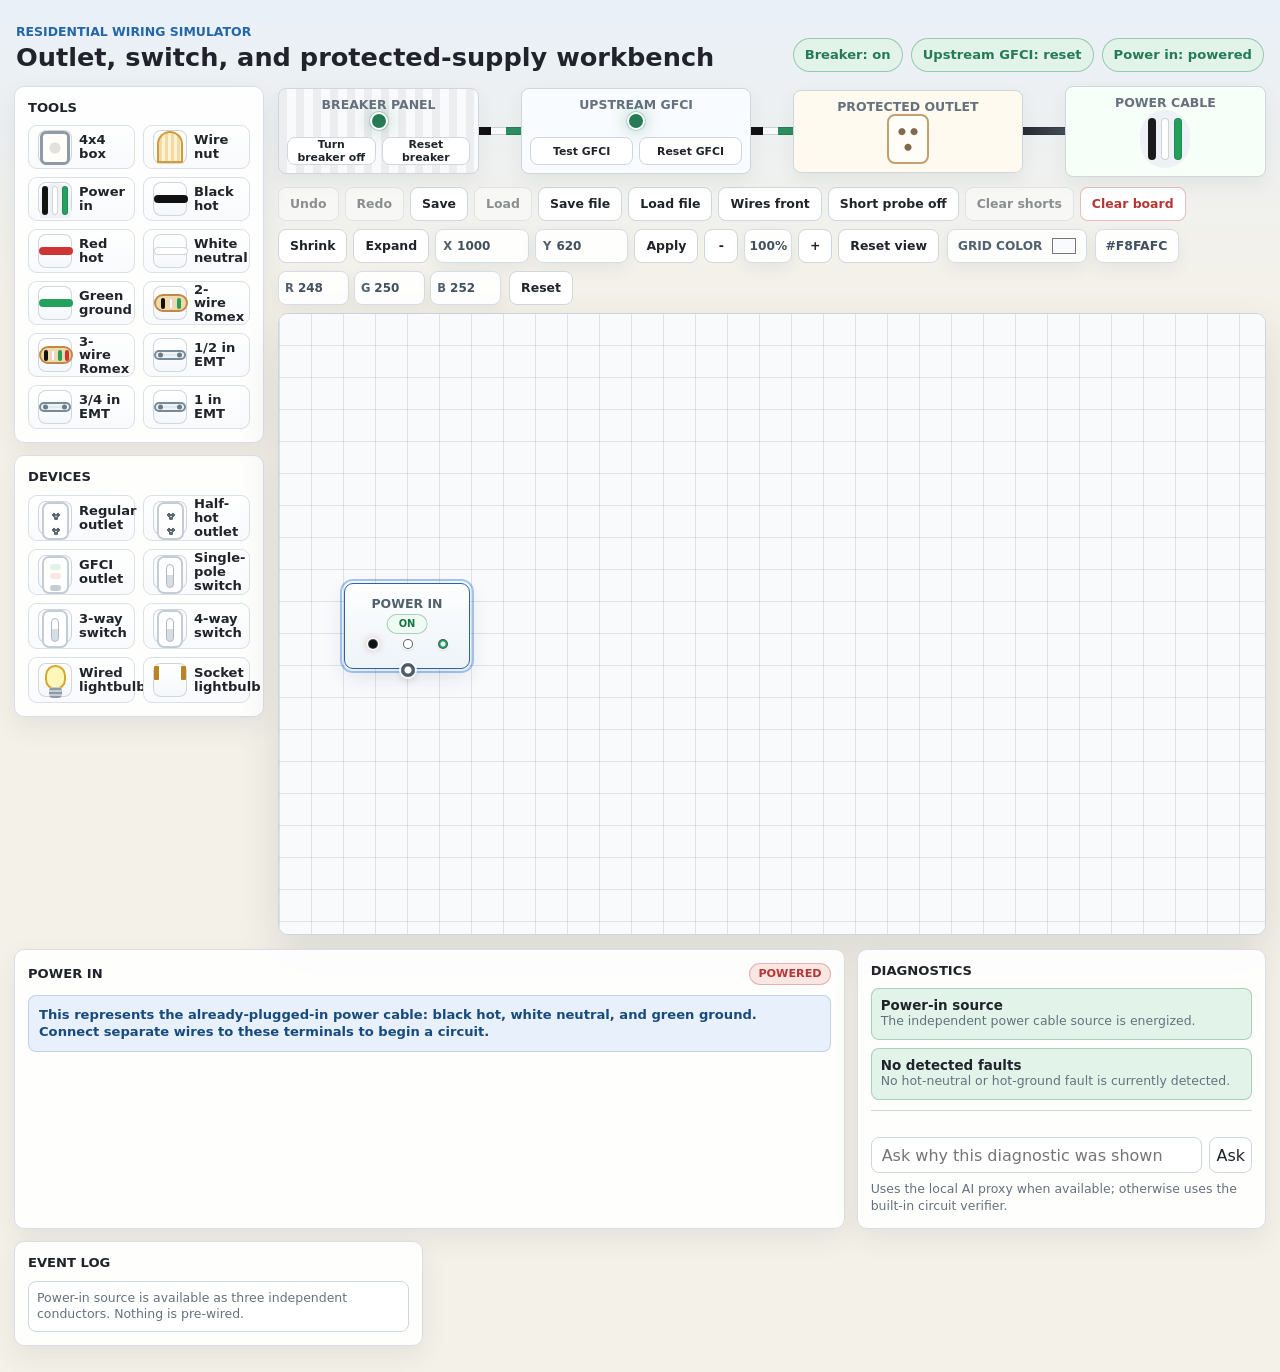
==== commit 0419d35c: "Update 2D simulator short testing" ====
--- a/2d/index.html
+++ b/2d/index.html
@@ -79,6 +79,8 @@
               <button type="button" class="toolbar-button" data-action="import-state-file" title="Load a workbench file">Load file</button>
               <input id="stateFileInput" class="visually-hidden" type="file" accept=".json,application/json">
               <button id="wireLayerModeButton" type="button" class="toolbar-button" data-action="toggle-wire-layer-mode" title="Toggle whether wire paths sit behind devices">Wires front</button>
+              <button id="shortProbeButton" type="button" class="toolbar-button" data-action="toggle-short-probe" title="Toggle click-to-short testing mode">Short probe off</button>
+              <button id="clearShortsButton" type="button" class="toolbar-button" data-action="clear-test-shorts" title="Clear active test shorts" disabled>Clear shorts</button>
               <button type="button" class="toolbar-button danger" data-action="clear-board" title="Clear the workbench">Clear board</button>
             </div>
             <div class="bench-controls" aria-label="Bench size and zoom controls">
--- a/2d/styles.css
+++ b/2d/styles.css
@@ -804,6 +804,12 @@
   color: #177245;
 }
 
+#shortProbeButton.mode-on {
+  border-color: rgba(183, 53, 53, 0.42);
+  background: #fff0ef;
+  color: var(--red);
+}
+
 .toolbar-button.danger {
   border-color: rgba(183, 53, 53, 0.32);
   color: var(--red);
@@ -1011,6 +1017,14 @@
 
 .sandbox.wires-behind-devices .wire-hit-path {
   pointer-events: none;
+}
+
+.sandbox.short-probe-mode .device-card.lightBulb,
+.sandbox.short-probe-mode .device-card.socketLight.plugged,
+.sandbox.short-probe-mode .device-card.standardOutlet,
+.sandbox.short-probe-mode .device-card.halfHotOutlet,
+.sandbox.short-probe-mode .device-card.gfciOutlet {
+  cursor: crosshair;
 }
 
 .sandbox.wires-behind-devices .wire-end-node.selected,
@@ -1831,6 +1845,30 @@
   left: 98px;
 }
 
+.source-conduit-node {
+  left: 63px;
+  top: 86px;
+  width: 14px;
+  height: 14px;
+  border: 2px solid rgba(72, 91, 105, 0.82);
+  background:
+    radial-gradient(circle at 50% 50%, #ffffff 0 3px, #526170 4px 6px, rgba(184, 198, 212, 0.48) 7px 100%);
+  box-shadow:
+    0 0 0 2px rgba(255, 255, 255, 0.86),
+    0 3px 8px rgba(32, 36, 42, 0.2);
+  cursor: crosshair;
+}
+
+.source-conduit-node.connected {
+  border-color: #1f6feb;
+  background:
+    radial-gradient(circle at 50% 50%, #ffffff 0 3px, #1f6feb 4px 6px, rgba(122, 179, 255, 0.5) 7px 100%);
+  box-shadow:
+    0 0 0 2px rgba(255, 255, 255, 0.95),
+    0 0 0 5px rgba(31, 111, 235, 0.24),
+    0 7px 14px rgba(31, 111, 235, 0.2);
+}
+
 .box-4x4 {
   z-index: 1;
   width: 236px;
@@ -1947,14 +1985,66 @@
 .device-card .device-caption {
   position: absolute;
   left: 50%;
-  top: calc(100% + 3px);
+  top: calc(100% + 4px);
   transform: translateX(-50%);
-  max-width: 130px;
+  max-width: 112px;
+  padding: 2px 7px;
+  border: 1px solid rgba(64, 80, 95, 0.14);
+  border-radius: 999px;
+  background: rgba(255, 255, 255, 0.84);
   color: #40505f;
-  font-size: 0.68rem;
+  box-shadow: 0 2px 8px rgba(38, 49, 61, 0.1);
+  font-size: 0.56rem;
   font-weight: 900;
+  line-height: 1.08;
   text-align: center;
   white-space: normal;
+  pointer-events: none;
+  z-index: 2;
+}
+
+.device-card .device-caption::before {
+  content: "";
+  position: absolute;
+  left: 50%;
+  top: -5px;
+  width: 1px;
+  height: 5px;
+  background: rgba(64, 80, 95, 0.24);
+  transform: translateX(-50%);
+}
+
+.device-card.lightBulb .device-caption {
+  top: auto;
+  bottom: 7px;
+}
+
+.device-card.lightBulb .device-caption::before {
+  display: none;
+}
+
+.device-card.socketLight.plugged .device-caption {
+  display: none;
+}
+
+.device-card.faulted::after {
+  content: "SHORT";
+  position: absolute;
+  left: 50%;
+  top: -15px;
+  z-index: 6;
+  transform: translateX(-50%);
+  min-height: 16px;
+  padding: 2px 7px 1px;
+  border: 1px solid rgba(183, 53, 53, 0.42);
+  border-radius: 999px;
+  background: rgba(250, 231, 228, 0.96);
+  color: var(--red);
+  font-size: 0.48rem;
+  font-weight: 1000;
+  line-height: 1;
+  box-shadow: 0 3px 8px rgba(183, 53, 53, 0.16);
+  pointer-events: none;
 }
 
 .wire-nut-item {
@@ -2759,6 +2849,19 @@
     0 2px 6px rgba(32, 36, 42, 0.22);
 }
 
+.device-card.socketLight.plugged .device-face.socket-light {
+  width: 25px;
+  min-height: 25px;
+  height: 25px;
+  border-radius: 8px;
+  background:
+    radial-gradient(circle at 50% 50%, rgba(255, 247, 166, 0.9) 0 6px, rgba(255, 202, 34, 0.86) 7px 11px, transparent 12px),
+    linear-gradient(180deg, #fffdf3, #f1f5f8);
+  box-shadow:
+    0 0 0 1px rgba(255, 255, 255, 0.95),
+    0 3px 8px rgba(32, 36, 42, 0.16);
+}
+
 .device-card .device-face.socket-light.lit {
   border-color: #d59e13;
   background:
@@ -2770,6 +2873,16 @@
     0 0 34px rgba(255, 224, 91, 0.55);
 }
 
+.device-card.socketLight.plugged .device-face.socket-light.lit {
+  border-color: #e0a40f;
+  background:
+    radial-gradient(circle at 50% 50%, #fffce0 0 5px, #ffd02e 6px 12px, #ffb700 13px 100%);
+  box-shadow:
+    0 0 0 2px rgba(255, 255, 255, 0.92),
+    0 0 18px rgba(255, 203, 39, 0.98),
+    0 0 34px rgba(255, 224, 91, 0.62);
+}
+
 .device-card .device-face.socket-light .socket-glow {
   position: absolute;
   inset: 6px;
@@ -2836,6 +2949,11 @@
 
 .device-card.socketLight.plugged {
   z-index: 60;
+}
+
+.device-card.socketLight.plugged .socket-shell,
+.device-card.socketLight.plugged .socket-prongs {
+  display: none;
 }
 
 .device-card.socketLight.plugged .device-caption {
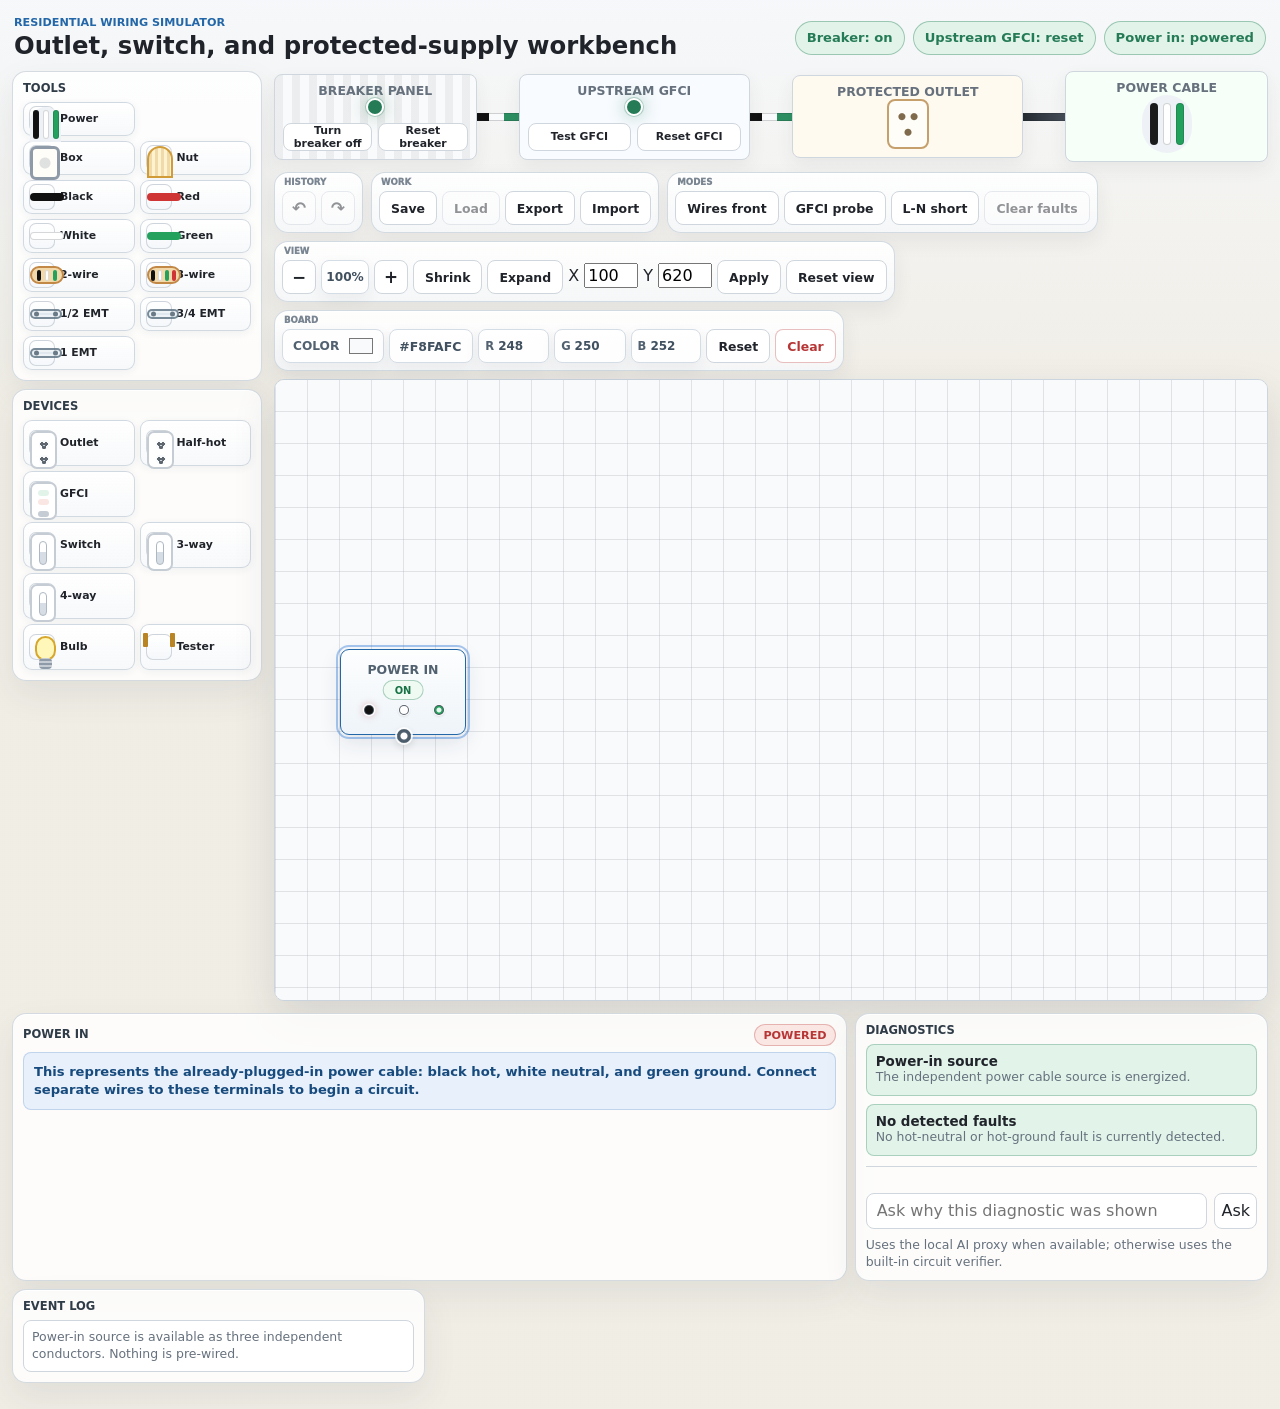
==== commit 15020f14: "Refine 2D fault probes and simulator UI" ====
--- a/2d/index.html
+++ b/2d/index.html
@@ -69,42 +69,54 @@
             </div>
           </div>
 
-          <div id="workspaceToolbar" class="workspace-toolbar" aria-label="Workspace controls">
-            <div class="workspace-actions" aria-label="File and history actions">
-              <button id="undoButton" type="button" class="toolbar-button" data-action="undo" title="Undo last action" disabled>Undo</button>
-              <button id="redoButton" type="button" class="toolbar-button" data-action="redo" title="Redo last undone action" disabled>Redo</button>
+          <div id="workspaceToolbar" class="workspace-toolbar command-bar" aria-label="Workspace controls">
+            <div class="toolbar-group compact-group" aria-label="History">
+              <span class="toolbar-group-label">History</span>
+              <button id="undoButton" type="button" class="toolbar-button icon-button" data-action="undo" title="Undo last action" aria-label="Undo last action" disabled><span aria-hidden="true">↶</span></button>
+              <button id="redoButton" type="button" class="toolbar-button icon-button" data-action="redo" title="Redo last undone action" aria-label="Redo last undone action" disabled><span aria-hidden="true">↷</span></button>
+            </div>
+            <div class="toolbar-group file-group" aria-label="Save and load">
+              <span class="toolbar-group-label">Work</span>
               <button type="button" class="toolbar-button" data-action="save-state" title="Save this workbench in the browser">Save</button>
               <button id="loadButton" type="button" class="toolbar-button" data-action="load-state" title="Load the saved workbench">Load</button>
-              <button type="button" class="toolbar-button" data-action="export-state-file" title="Download this workbench as a file">Save file</button>
-              <button type="button" class="toolbar-button" data-action="import-state-file" title="Load a workbench file">Load file</button>
+              <button type="button" class="toolbar-button" data-action="export-state-file" title="Download this workbench as a file">Export</button>
+              <button type="button" class="toolbar-button" data-action="import-state-file" title="Load a workbench file">Import</button>
               <input id="stateFileInput" class="visually-hidden" type="file" accept=".json,application/json">
+            </div>
+            <div class="toolbar-group mode-group" aria-label="Board modes">
+              <span class="toolbar-group-label">Modes</span>
               <button id="wireLayerModeButton" type="button" class="toolbar-button" data-action="toggle-wire-layer-mode" title="Toggle whether wire paths sit behind devices">Wires front</button>
-              <button id="shortProbeButton" type="button" class="toolbar-button" data-action="toggle-short-probe" title="Toggle click-to-short testing mode">Short probe off</button>
-              <button id="clearShortsButton" type="button" class="toolbar-button" data-action="clear-test-shorts" title="Clear active test shorts" disabled>Clear shorts</button>
-              <button type="button" class="toolbar-button danger" data-action="clear-board" title="Clear the workbench">Clear board</button>
+              <button id="groundFaultProbeButton" type="button" class="toolbar-button probe-button" data-action="toggle-ground-fault-probe" title="Click energized loads or receptacles to simulate a ground fault">GFCI probe</button>
+              <button id="lineShortProbeButton" type="button" class="toolbar-button probe-button" data-action="toggle-line-short-probe" title="Click loads or receptacles to simulate a line-neutral short">L-N short</button>
+              <button id="clearShortsButton" type="button" class="toolbar-button" data-action="clear-test-shorts" title="Clear active test faults" disabled>Clear faults</button>
             </div>
-            <div class="bench-controls" aria-label="Bench size and zoom controls">
+            <div class="toolbar-group view-group" aria-label="Bench size and zoom controls">
+              <span class="toolbar-group-label">View</span>
+              <button type="button" class="toolbar-button icon-button" data-action="zoom-out" title="Zoom out" aria-label="Zoom out"><span aria-hidden="true">−</span></button>
+              <span id="benchZoomLabel" class="zoom-label">100%</span>
+              <button type="button" class="toolbar-button icon-button" data-action="zoom-in" title="Zoom in" aria-label="Zoom in"><span aria-hidden="true">+</span></button>
               <button type="button" class="toolbar-button" data-action="shrink-bench" title="Shrink the bench">Shrink</button>
               <button type="button" class="toolbar-button" data-action="expand-bench" title="Expand the bench">Expand</button>
               <label>X <input id="benchWidthInput" type="number" min="520" max="4000" step="20" value="1000" aria-label="Bench width"></label>
               <label>Y <input id="benchHeightInput" type="number" min="360" max="3000" step="20" value="620" aria-label="Bench height"></label>
               <button type="button" class="toolbar-button" data-action="apply-bench-size" title="Apply custom bench size">Apply</button>
-              <button type="button" class="toolbar-button icon-button" data-action="zoom-out" title="Zoom out">-</button>
-              <span id="benchZoomLabel" class="zoom-label">100%</span>
-              <button type="button" class="toolbar-button icon-button" data-action="zoom-in" title="Zoom in">+</button>
               <button type="button" class="toolbar-button" data-action="reset-bench-size" title="Reset bench size and zoom">Reset view</button>
             </div>
-            <label class="grid-color-control" for="gridColorPicker">
-              <span>Grid color</span>
-              <input id="gridColorPicker" type="color" value="#f8fafc">
-            </label>
-            <input id="gridColorHex" class="grid-color-hex" type="text" inputmode="text" value="#f8fafc" aria-label="Grid color hex value">
-            <div class="grid-rgb-group" aria-label="Grid RGB color values">
-              <label>R <input id="gridColorR" type="number" min="0" max="255" value="248"></label>
-              <label>G <input id="gridColorG" type="number" min="0" max="255" value="250"></label>
-              <label>B <input id="gridColorB" type="number" min="0" max="255" value="252"></label>
+            <div class="toolbar-group color-group" aria-label="Board background color">
+              <span class="toolbar-group-label">Board</span>
+              <label class="grid-color-control" for="gridColorPicker">
+                <span>Color</span>
+                <input id="gridColorPicker" type="color" value="#f8fafc">
+              </label>
+              <input id="gridColorHex" class="grid-color-hex" type="text" inputmode="text" value="#f8fafc" aria-label="Grid color hex value">
+              <div class="grid-rgb-group" aria-label="Grid RGB color values">
+                <label>R <input id="gridColorR" type="number" min="0" max="255" value="248"></label>
+                <label>G <input id="gridColorG" type="number" min="0" max="255" value="250"></label>
+                <label>B <input id="gridColorB" type="number" min="0" max="255" value="252"></label>
+              </div>
+              <button type="button" class="toolbar-button" data-action="reset-grid-color">Reset</button>
+              <button type="button" class="toolbar-button danger" data-action="clear-board" title="Clear the workbench">Clear</button>
             </div>
-            <button type="button" class="toolbar-button" data-action="reset-grid-color">Reset</button>
           </div>
 
           <div id="sandboxViewport" class="sandbox-viewport" aria-label="Scrollable wiring bench">
--- a/2d/styles.css
+++ b/2d/styles.css
@@ -145,7 +145,7 @@
 .tool-panel,
 .inspector {
   display: grid;
-  gap: 12px;
+  gap: 8px;
 }
 
 .panel-section {
@@ -263,6 +263,237 @@
   box-shadow: 0 14px 32px rgba(32, 36, 42, 0.22);
 }
 
+/* Premium workbench shell */
+body {
+  background:
+    linear-gradient(180deg, rgba(246, 248, 251, 0.96), rgba(240, 237, 229, 0.94) 420px),
+    #f4f1e8;
+}
+
+.app {
+  width: min(1840px, calc(100vw - 24px));
+  padding-top: 14px;
+}
+
+.topbar {
+  align-items: center;
+  padding: 2px 2px 12px;
+}
+
+.topbar h1 {
+  font-size: clamp(1.4rem, 1.9vw, 2.1rem);
+  letter-spacing: 0;
+}
+
+.eyebrow {
+  margin-bottom: 4px;
+  color: #2367a8;
+  font-size: 0.7rem;
+  letter-spacing: 0;
+}
+
+.layout {
+  grid-template-columns: 276px minmax(620px, 1fr) 392px;
+  gap: 12px;
+}
+
+.panel-section {
+  border-color: rgba(196, 205, 214, 0.72);
+  border-radius: 14px;
+  background: rgba(255, 255, 255, 0.82);
+  box-shadow:
+    0 1px 0 rgba(255, 255, 255, 0.88) inset,
+    0 14px 34px rgba(38, 49, 61, 0.08);
+  padding: 10px;
+}
+
+.section-heading {
+  margin-bottom: 6px;
+}
+
+.section-heading h2 {
+  color: #2f3c48;
+  font-size: 0.72rem;
+  letter-spacing: 0;
+}
+
+.tool-grid,
+.device-grid {
+  display: grid;
+  grid-template-columns: 1fr;
+  gap: 5px;
+}
+
+.palette-group {
+  display: grid;
+  gap: 0;
+}
+
+.palette-group-title {
+  position: absolute;
+  width: 1px;
+  height: 1px;
+  overflow: hidden;
+  clip: rect(0 0 0 0);
+  color: #6b7784;
+  font-size: 0.58rem;
+  font-weight: 900;
+  letter-spacing: 0;
+  text-transform: uppercase;
+}
+
+.palette-group-grid {
+  display: grid;
+  grid-template-columns: repeat(2, minmax(0, 1fr));
+  gap: 5px;
+}
+
+.palette-button {
+  min-height: 34px;
+  border-color: rgba(205, 213, 222, 0.9);
+  border-radius: 9px;
+  background:
+    linear-gradient(180deg, rgba(255, 255, 255, 0.98), rgba(246, 248, 250, 0.92));
+  box-shadow:
+    0 1px 0 rgba(255, 255, 255, 0.95) inset,
+    0 2px 8px rgba(38, 49, 61, 0.06);
+  gap: 5px;
+  padding: 3px 5px;
+}
+
+.palette-button:hover {
+  border-color: rgba(35, 103, 168, 0.42);
+  background:
+    linear-gradient(180deg, #ffffff, #f4f8fc);
+}
+
+.palette-image {
+  width: 26px;
+  height: 26px;
+  border-radius: 7px;
+  background:
+    linear-gradient(180deg, rgba(255, 255, 255, 0.96), rgba(239, 243, 247, 0.9));
+  flex-basis: 26px;
+}
+
+.palette-label {
+  font-size: 0.68rem;
+  font-weight: 850;
+  line-height: 1.03;
+}
+
+.command-bar {
+  align-items: stretch;
+  gap: 8px;
+  margin-bottom: 8px;
+}
+
+.toolbar-group {
+  position: relative;
+  display: inline-flex;
+  align-items: center;
+  gap: 5px;
+  min-height: 50px;
+  border: 1px solid rgba(202, 211, 220, 0.82);
+  border-radius: 14px;
+  background:
+    linear-gradient(180deg, rgba(255, 255, 255, 0.92), rgba(246, 248, 250, 0.82));
+  box-shadow:
+    0 1px 0 rgba(255, 255, 255, 0.92) inset,
+    0 8px 20px rgba(38, 49, 61, 0.07);
+  padding: 18px 7px 7px;
+}
+
+.toolbar-group-label {
+  position: absolute;
+  left: 9px;
+  top: 4px;
+  color: #7a8592;
+  font-size: 0.54rem;
+  font-weight: 1000;
+  letter-spacing: 0;
+  text-transform: uppercase;
+  pointer-events: none;
+}
+
+.toolbar-button {
+  min-height: 29px;
+  border-radius: 9px;
+  padding: 0 9px;
+  font-size: 0.68rem;
+  font-weight: 900;
+}
+
+.toolbar-button.icon-button {
+  width: 30px;
+  min-width: 30px;
+  padding: 0;
+  font-size: 1.05rem;
+  line-height: 1;
+}
+
+.toolbar-button.mode-on {
+  box-shadow:
+    0 1px 0 rgba(255, 255, 255, 0.86) inset,
+    0 0 0 2px rgba(37, 123, 85, 0.12);
+}
+
+#groundFaultProbeButton.mode-on,
+#lineShortProbeButton.mode-on {
+  font-weight: 1000;
+}
+
+.view-group label,
+.grid-rgb-group label,
+.grid-color-control,
+.grid-color-hex,
+.zoom-label {
+  min-height: 29px;
+  border-radius: 9px;
+  box-shadow: none;
+}
+
+.view-group input {
+  width: 54px;
+}
+
+.grid-rgb-group input {
+  width: 36px;
+}
+
+.grid-color-control {
+  gap: 5px;
+  padding: 0 6px 0 8px;
+  font-size: 0.62rem;
+}
+
+.grid-color-control input[type="color"] {
+  width: 23px;
+  height: 21px;
+}
+
+.grid-color-hex {
+  width: 76px;
+  font-size: 0.68rem;
+}
+
+.sandbox-viewport {
+  border-color: rgba(187, 199, 211, 0.88);
+  border-radius: 14px;
+  background: rgba(255, 255, 255, 0.58);
+  box-shadow:
+    0 1px 0 rgba(255, 255, 255, 0.88) inset,
+    0 18px 38px rgba(34, 43, 54, 0.1);
+}
+
+.diagnostic-row,
+.log-row,
+.report-cell,
+.connection-row,
+.chat-message {
+  border-radius: 10px;
+}
+
 .supply-port {
   display: none !important;
 }
@@ -285,19 +516,20 @@
 .palette-image {
   display: grid;
   place-items: center;
-  width: 34px;
-  height: 34px;
+  width: 26px;
+  height: 26px;
   border: 1px solid rgba(151, 163, 176, 0.42);
-  border-radius: 8px;
+  border-radius: 7px;
   background:
     linear-gradient(180deg, rgba(255, 255, 255, 0.95), rgba(244, 247, 250, 0.92));
-  flex: 0 0 34px;
+  flex: 0 0 26px;
 }
 
 .palette-label {
   min-width: 0;
-  line-height: 1.06;
-  font-size: 0.82rem;
+  line-height: 1.03;
+  font-size: 0.68rem;
+  font-weight: 850;
 }
 
 .art,
@@ -804,7 +1036,13 @@
   color: #177245;
 }
 
-#shortProbeButton.mode-on {
+#groundFaultProbeButton.mode-on {
+  border-color: rgba(37, 123, 85, 0.42);
+  background: #eefaf2;
+  color: var(--green);
+}
+
+#lineShortProbeButton.mode-on {
   border-color: rgba(183, 53, 53, 0.42);
   background: #fff0ef;
   color: var(--red);
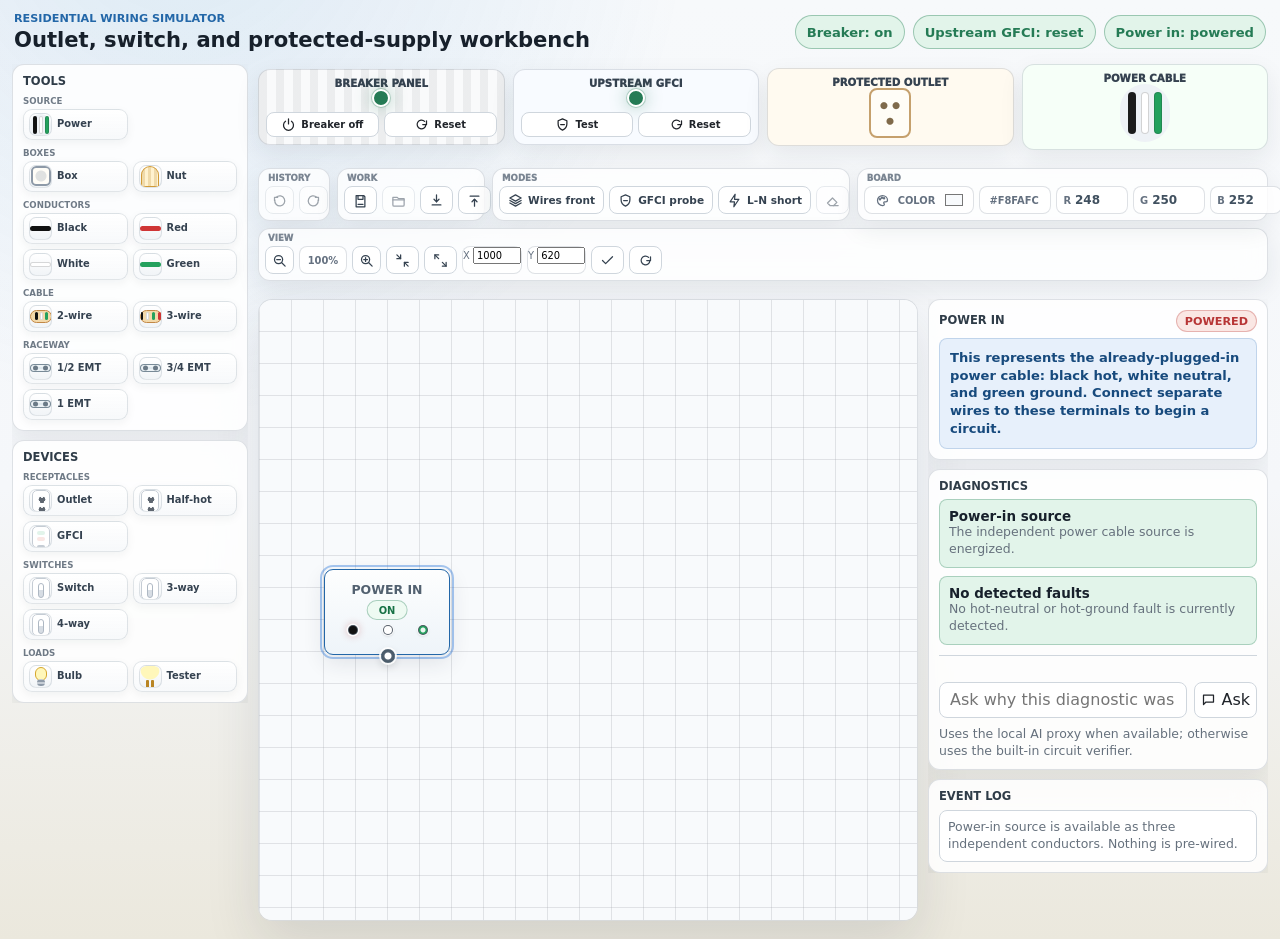
==== commit 8cea151d: "Redesign 2D simulator workbench UI" ====
--- a/2d/index.html
+++ b/2d/index.html
@@ -13,6 +13,30 @@
     </script>
   </head>
   <body>
+    <svg class="icon-sprite" aria-hidden="true" focusable="false">
+      <symbol id="icon-undo" viewBox="0 0 24 24"><path d="M9 7H4v5"/><path d="M4.5 11.5A8 8 0 1 0 7 6.7"/></symbol>
+      <symbol id="icon-redo" viewBox="0 0 24 24"><path d="M15 7h5v5"/><path d="M19.5 11.5A8 8 0 1 1 17 6.7"/></symbol>
+      <symbol id="icon-save" viewBox="0 0 24 24"><path d="M5 4h12l2 2v16H5z"/><path d="M8 4v6h8V4"/><path d="M8 18h8"/></symbol>
+      <symbol id="icon-folder" viewBox="0 0 24 24"><path d="M3 7h7l2 2h9v10a2 2 0 0 1-2 2H5a2 2 0 0 1-2-2z"/><path d="M3 11h18"/></symbol>
+      <symbol id="icon-download" viewBox="0 0 24 24"><path d="M12 3v11"/><path d="m8 10 4 4 4-4"/><path d="M5 19h14"/></symbol>
+      <symbol id="icon-upload" viewBox="0 0 24 24"><path d="M12 21V10"/><path d="m8 14 4-4 4 4"/><path d="M5 5h14"/></symbol>
+      <symbol id="icon-layers" viewBox="0 0 24 24"><path d="m12 3 9 5-9 5-9-5z"/><path d="m3 12 9 5 9-5"/><path d="m3 16 9 5 9-5"/></symbol>
+      <symbol id="icon-shield" viewBox="0 0 24 24"><path d="M12 3 19 6v5c0 5-3 8-7 10-4-2-7-5-7-10V6z"/><path d="M9 12h6"/></symbol>
+      <symbol id="icon-zap" viewBox="0 0 24 24"><path d="m13 2-8 12h7l-1 8 8-12h-7z"/></symbol>
+      <symbol id="icon-eraser" viewBox="0 0 24 24"><path d="m4 16 8-8 7 7-5 5H8z"/><path d="M13 20h8"/></symbol>
+      <symbol id="icon-zoom-out" viewBox="0 0 24 24"><circle cx="10.5" cy="10.5" r="6.5"/><path d="M16 16l5 5"/><path d="M7.5 10.5h6"/></symbol>
+      <symbol id="icon-zoom-in" viewBox="0 0 24 24"><circle cx="10.5" cy="10.5" r="6.5"/><path d="M16 16l5 5"/><path d="M7.5 10.5h6"/><path d="M10.5 7.5v6"/></symbol>
+      <symbol id="icon-shrink" viewBox="0 0 24 24"><path d="M9 3v6H3"/><path d="m9 9-6-6"/><path d="M15 21v-6h6"/><path d="m15 15 6 6"/></symbol>
+      <symbol id="icon-expand" viewBox="0 0 24 24"><path d="M3 9V3h6"/><path d="M3 3l6 6"/><path d="M21 15v6h-6"/><path d="m21 21-6-6"/></symbol>
+      <symbol id="icon-check" viewBox="0 0 24 24"><path d="m4 12 5 5L20 6"/></symbol>
+      <symbol id="icon-reset" viewBox="0 0 24 24"><path d="M20 6v6h-6"/><path d="M19 12a7 7 0 1 1-2-5"/></symbol>
+      <symbol id="icon-palette" viewBox="0 0 24 24"><path d="M12 4a8 8 0 0 0 0 16h1.2a1.8 1.8 0 0 0 1.2-3.1 1.5 1.5 0 0 1 1-2.6H17a3 3 0 0 0 3-3c0-4-3.5-7.3-8-7.3z"/><circle cx="8" cy="10" r="1"/><circle cx="11" cy="7.5" r="1"/><circle cx="14.5" cy="8.5" r="1"/></symbol>
+      <symbol id="icon-trash" viewBox="0 0 24 24"><path d="M5 7h14"/><path d="M9 7V4h6v3"/><path d="M7 7l1 15h8l1-15"/><path d="M10 11v6"/><path d="M14 11v6"/></symbol>
+      <symbol id="icon-power" viewBox="0 0 24 24"><path d="M12 3v8"/><path d="M7.2 6.8a8 8 0 1 0 9.6 0"/></symbol>
+      <symbol id="icon-plug" viewBox="0 0 24 24"><path d="M8 3v6"/><path d="M16 3v6"/><path d="M6 9h12v3a6 6 0 0 1-12 0z"/><path d="M12 18v3"/></symbol>
+      <symbol id="icon-alert" viewBox="0 0 24 24"><path d="M12 3 22 20H2z"/><path d="M12 9v5"/><path d="M12 17h.01"/></symbol>
+      <symbol id="icon-message" viewBox="0 0 24 24"><path d="M4 5h16v11H8l-4 4z"/></symbol>
+    </svg>
     <div class="app">
       <header class="topbar">
         <div>
@@ -72,40 +96,40 @@
           <div id="workspaceToolbar" class="workspace-toolbar command-bar" aria-label="Workspace controls">
             <div class="toolbar-group compact-group" aria-label="History">
               <span class="toolbar-group-label">History</span>
-              <button id="undoButton" type="button" class="toolbar-button icon-button" data-action="undo" title="Undo last action" aria-label="Undo last action" disabled><span aria-hidden="true">↶</span></button>
-              <button id="redoButton" type="button" class="toolbar-button icon-button" data-action="redo" title="Redo last undone action" aria-label="Redo last undone action" disabled><span aria-hidden="true">↷</span></button>
+              <button id="undoButton" type="button" class="toolbar-button icon-button" data-action="undo" title="Undo last action" aria-label="Undo last action" disabled><svg class="ui-icon"><use href="#icon-undo"></use></svg></button>
+              <button id="redoButton" type="button" class="toolbar-button icon-button" data-action="redo" title="Redo last undone action" aria-label="Redo last undone action" disabled><svg class="ui-icon"><use href="#icon-redo"></use></svg></button>
             </div>
             <div class="toolbar-group file-group" aria-label="Save and load">
               <span class="toolbar-group-label">Work</span>
-              <button type="button" class="toolbar-button" data-action="save-state" title="Save this workbench in the browser">Save</button>
-              <button id="loadButton" type="button" class="toolbar-button" data-action="load-state" title="Load the saved workbench">Load</button>
-              <button type="button" class="toolbar-button" data-action="export-state-file" title="Download this workbench as a file">Export</button>
-              <button type="button" class="toolbar-button" data-action="import-state-file" title="Load a workbench file">Import</button>
+              <button type="button" class="toolbar-button" data-action="save-state" title="Save this workbench in the browser"><svg class="ui-icon"><use href="#icon-save"></use></svg><span class="cmd-label">Save</span></button>
+              <button id="loadButton" type="button" class="toolbar-button" data-action="load-state" title="Load the saved workbench"><svg class="ui-icon"><use href="#icon-folder"></use></svg><span class="cmd-label">Load</span></button>
+              <button type="button" class="toolbar-button" data-action="export-state-file" title="Download this workbench as a file"><svg class="ui-icon"><use href="#icon-download"></use></svg><span class="cmd-label">Export</span></button>
+              <button type="button" class="toolbar-button" data-action="import-state-file" title="Load a workbench file"><svg class="ui-icon"><use href="#icon-upload"></use></svg><span class="cmd-label">Import</span></button>
               <input id="stateFileInput" class="visually-hidden" type="file" accept=".json,application/json">
             </div>
             <div class="toolbar-group mode-group" aria-label="Board modes">
               <span class="toolbar-group-label">Modes</span>
-              <button id="wireLayerModeButton" type="button" class="toolbar-button" data-action="toggle-wire-layer-mode" title="Toggle whether wire paths sit behind devices">Wires front</button>
-              <button id="groundFaultProbeButton" type="button" class="toolbar-button probe-button" data-action="toggle-ground-fault-probe" title="Click energized loads or receptacles to simulate a ground fault">GFCI probe</button>
-              <button id="lineShortProbeButton" type="button" class="toolbar-button probe-button" data-action="toggle-line-short-probe" title="Click loads or receptacles to simulate a line-neutral short">L-N short</button>
-              <button id="clearShortsButton" type="button" class="toolbar-button" data-action="clear-test-shorts" title="Clear active test faults" disabled>Clear faults</button>
+              <button id="wireLayerModeButton" type="button" class="toolbar-button" data-action="toggle-wire-layer-mode" title="Toggle whether wire paths sit behind devices"><svg class="ui-icon"><use href="#icon-layers"></use></svg><span class="cmd-label">Wires front</span></button>
+              <button id="groundFaultProbeButton" type="button" class="toolbar-button probe-button" data-action="toggle-ground-fault-probe" title="Click energized loads or receptacles to simulate a ground fault"><svg class="ui-icon"><use href="#icon-shield"></use></svg><span class="cmd-label">GFCI probe</span></button>
+              <button id="lineShortProbeButton" type="button" class="toolbar-button probe-button" data-action="toggle-line-short-probe" title="Click loads or receptacles to simulate a line-neutral short"><svg class="ui-icon"><use href="#icon-zap"></use></svg><span class="cmd-label">L-N short</span></button>
+              <button id="clearShortsButton" type="button" class="toolbar-button" data-action="clear-test-shorts" title="Clear active test faults" disabled><svg class="ui-icon"><use href="#icon-eraser"></use></svg><span class="cmd-label">Clear faults</span></button>
             </div>
             <div class="toolbar-group view-group" aria-label="Bench size and zoom controls">
               <span class="toolbar-group-label">View</span>
-              <button type="button" class="toolbar-button icon-button" data-action="zoom-out" title="Zoom out" aria-label="Zoom out"><span aria-hidden="true">−</span></button>
+              <button type="button" class="toolbar-button icon-button" data-action="zoom-out" title="Zoom out" aria-label="Zoom out"><svg class="ui-icon"><use href="#icon-zoom-out"></use></svg></button>
               <span id="benchZoomLabel" class="zoom-label">100%</span>
-              <button type="button" class="toolbar-button icon-button" data-action="zoom-in" title="Zoom in" aria-label="Zoom in"><span aria-hidden="true">+</span></button>
-              <button type="button" class="toolbar-button" data-action="shrink-bench" title="Shrink the bench">Shrink</button>
-              <button type="button" class="toolbar-button" data-action="expand-bench" title="Expand the bench">Expand</button>
+              <button type="button" class="toolbar-button icon-button" data-action="zoom-in" title="Zoom in" aria-label="Zoom in"><svg class="ui-icon"><use href="#icon-zoom-in"></use></svg></button>
+              <button type="button" class="toolbar-button" data-action="shrink-bench" title="Shrink the bench"><svg class="ui-icon"><use href="#icon-shrink"></use></svg><span class="cmd-label">Shrink</span></button>
+              <button type="button" class="toolbar-button" data-action="expand-bench" title="Expand the bench"><svg class="ui-icon"><use href="#icon-expand"></use></svg><span class="cmd-label">Expand</span></button>
               <label>X <input id="benchWidthInput" type="number" min="520" max="4000" step="20" value="1000" aria-label="Bench width"></label>
               <label>Y <input id="benchHeightInput" type="number" min="360" max="3000" step="20" value="620" aria-label="Bench height"></label>
-              <button type="button" class="toolbar-button" data-action="apply-bench-size" title="Apply custom bench size">Apply</button>
-              <button type="button" class="toolbar-button" data-action="reset-bench-size" title="Reset bench size and zoom">Reset view</button>
+              <button type="button" class="toolbar-button" data-action="apply-bench-size" title="Apply custom bench size"><svg class="ui-icon"><use href="#icon-check"></use></svg><span class="cmd-label">Apply</span></button>
+              <button type="button" class="toolbar-button" data-action="reset-bench-size" title="Reset bench size and zoom"><svg class="ui-icon"><use href="#icon-reset"></use></svg><span class="cmd-label">Reset view</span></button>
             </div>
             <div class="toolbar-group color-group" aria-label="Board background color">
               <span class="toolbar-group-label">Board</span>
               <label class="grid-color-control" for="gridColorPicker">
-                <span>Color</span>
+                <svg class="ui-icon"><use href="#icon-palette"></use></svg><span>Color</span>
                 <input id="gridColorPicker" type="color" value="#f8fafc">
               </label>
               <input id="gridColorHex" class="grid-color-hex" type="text" inputmode="text" value="#f8fafc" aria-label="Grid color hex value">
@@ -114,8 +138,8 @@
                 <label>G <input id="gridColorG" type="number" min="0" max="255" value="250"></label>
                 <label>B <input id="gridColorB" type="number" min="0" max="255" value="252"></label>
               </div>
-              <button type="button" class="toolbar-button" data-action="reset-grid-color">Reset</button>
-              <button type="button" class="toolbar-button danger" data-action="clear-board" title="Clear the workbench">Clear</button>
+              <button type="button" class="toolbar-button" data-action="reset-grid-color"><svg class="ui-icon"><use href="#icon-reset"></use></svg><span class="cmd-label">Reset</span></button>
+              <button type="button" class="toolbar-button danger" data-action="clear-board" title="Clear the workbench"><svg class="ui-icon"><use href="#icon-trash"></use></svg><span class="cmd-label">Clear</span></button>
             </div>
           </div>
 
@@ -146,7 +170,7 @@
               <div id="diagnosticProposal" class="diagnostic-proposal"></div>
               <form id="diagnosticChatForm" class="chat-form">
                 <input id="diagnosticChatInput" type="text" autocomplete="off" placeholder="Ask why this diagnostic was shown">
-                <button type="submit">Ask</button>
+                <button type="submit"><svg class="ui-icon"><use href="#icon-message"></use></svg><span>Ask</span></button>
               </form>
               <div id="diagnosticChatStatus" class="chat-status"></div>
             </div>
@@ -161,7 +185,7 @@
       </main>
 
       <div id="contextMenu" class="context-menu" hidden>
-        <button type="button" data-action="delete-selected">Delete item</button>
+        <button type="button" data-action="delete-selected"><svg class="ui-icon"><use href="#icon-trash"></use></svg><span>Delete item</span></button>
       </div>
     </div>
 
--- a/2d/styles.css
+++ b/2d/styles.css
@@ -3367,3 +3367,535 @@
   opacity: 0.86;
   box-shadow: 0 14px 32px rgba(32, 36, 42, 0.22);
 }
+
+/* Final cascade owner: production UI polish. */
+:root {
+  --app-bg: #f5f7fa;
+  --surface: rgba(255, 255, 255, 0.86);
+  --surface-strong: rgba(255, 255, 255, 0.96);
+  --hairline: rgba(118, 132, 148, 0.24);
+  --text-primary: #17202b;
+  --text-strong: #17202b;
+  --text-body: #354250;
+  --text-soft: #657180;
+  --accent: #1677c8;
+  --accent-soft: rgba(22, 119, 200, 0.1);
+  --success: #16804b;
+  --success-soft: rgba(22, 128, 75, 0.12);
+  --danger: #b4232e;
+  --danger-soft: rgba(180, 35, 46, 0.11);
+  --ui-shadow: 0 22px 54px rgba(31, 43, 57, 0.12);
+  --ui-shadow-soft: 0 9px 24px rgba(31, 43, 57, 0.08);
+}
+
+body {
+  color: var(--text-strong);
+  background:
+    radial-gradient(circle at 14% -10%, rgba(22, 119, 200, 0.12), transparent 34%),
+    linear-gradient(180deg, #f7f9fb 0, var(--app-bg) 52%, #ebe8dd 100%);
+}
+
+.icon-sprite {
+  display: none;
+}
+
+.ui-icon {
+  width: 15px;
+  height: 15px;
+  flex: 0 0 15px;
+  fill: none;
+  stroke: currentColor;
+  stroke-width: 2;
+  stroke-linecap: round;
+  stroke-linejoin: round;
+}
+
+.app {
+  width: min(1880px, calc(100vw - 24px));
+  padding: 10px 0 18px;
+}
+
+.topbar {
+  min-height: 54px;
+  align-items: center;
+  padding: 0 2px 10px;
+}
+
+.topbar h1 {
+  font-size: clamp(1.28rem, 1.65vw, 1.9rem);
+  font-weight: 860;
+}
+
+.layout {
+  grid-template-columns: 236px minmax(620px, 1fr) 340px;
+  gap: 10px;
+}
+
+@media (min-width: 1181px) {
+  .layout {
+    grid-template-rows: auto auto minmax(0, 1fr);
+    align-items: start;
+  }
+
+  .workspace {
+    display: contents;
+  }
+
+  .tool-panel {
+    grid-column: 1;
+    grid-row: 1 / 4;
+  }
+
+  #supplyRig {
+    grid-column: 2 / 4;
+    grid-row: 1;
+  }
+
+  #workspaceToolbar {
+    grid-column: 2 / 4;
+    grid-row: 2;
+  }
+
+  .sandbox-viewport {
+    grid-column: 2;
+    grid-row: 3;
+  }
+
+  .inspector {
+    grid-column: 3;
+    grid-row: 3;
+  }
+}
+
+.tool-panel,
+.inspector {
+  position: sticky;
+  top: 10px;
+  max-height: calc(100vh - 20px);
+  overflow: auto;
+  gap: 9px;
+  scrollbar-width: thin;
+}
+
+.inspector {
+  grid-column: auto;
+  grid-template-columns: 1fr;
+}
+
+#boxInspector {
+  grid-column: auto;
+}
+
+.panel-section {
+  border: 1px solid var(--hairline);
+  border-radius: 12px;
+  background: var(--surface);
+  box-shadow: var(--ui-shadow-soft);
+  padding: 10px;
+  backdrop-filter: blur(16px);
+}
+
+.supply-rig {
+  grid-template-columns: repeat(4, minmax(0, 1fr));
+  gap: 8px;
+  margin-bottom: 8px;
+}
+
+.rig-link {
+  display: none;
+}
+
+.rig-unit {
+  min-height: 58px;
+  border-color: var(--hairline);
+  border-radius: 12px;
+  background: linear-gradient(180deg, rgba(255, 255, 255, 0.94), rgba(247, 250, 252, 0.9));
+  box-shadow: var(--ui-shadow-soft);
+  padding: 7px;
+}
+
+.unit-label {
+  color: var(--text-body);
+  font-size: 0.64rem;
+  font-weight: 930;
+}
+
+.rig-actions button,
+.button-row button,
+.chat-form button,
+.context-menu button,
+.proposal-actions button,
+.toolbar-button {
+  display: inline-flex;
+  align-items: center;
+  justify-content: center;
+  gap: 5px;
+}
+
+.rig-actions {
+  gap: 5px;
+  margin-top: 5px;
+}
+
+.rig-actions button {
+  min-height: 25px;
+  border-radius: 8px;
+  font-size: 0.62rem;
+  font-weight: 900;
+  padding: 0 5px;
+}
+
+.workspace-toolbar.command-bar {
+  display: grid;
+  grid-template-columns: 72px 148px minmax(260px, 1fr) minmax(340px, 1.15fr);
+  align-items: stretch;
+  gap: 7px;
+  margin-bottom: 8px;
+}
+
+.workspace-toolbar .compact-group {
+  grid-column: 1;
+  grid-row: 1;
+}
+
+.workspace-toolbar .file-group {
+  grid-column: 2;
+  grid-row: 1;
+}
+
+.workspace-toolbar .mode-group {
+  grid-column: 3;
+  grid-row: 1;
+}
+
+.workspace-toolbar .color-group {
+  grid-column: 4;
+  grid-row: 1;
+}
+
+.workspace-toolbar .view-group {
+  grid-column: 1 / -1;
+  grid-row: 2;
+}
+
+.toolbar-group {
+  min-height: 48px;
+  border: 1px solid var(--hairline);
+  border-radius: 12px;
+  background: rgba(255, 255, 255, 0.76);
+  box-shadow: var(--ui-shadow-soft);
+  gap: 5px;
+  padding: 17px 6px 6px;
+  backdrop-filter: blur(14px);
+}
+
+.toolbar-button {
+  min-height: 28px;
+  border-radius: 8px;
+  padding: 0 8px;
+  background: rgba(255, 255, 255, 0.82);
+  color: var(--text-body);
+  font-size: 0.66rem;
+  font-weight: 850;
+  box-shadow: 0 1px 0 rgba(255, 255, 255, 0.85) inset;
+}
+
+.toolbar-button.icon-button {
+  width: 29px;
+  min-width: 29px;
+}
+
+.toolbar-button .cmd-label {
+  white-space: nowrap;
+}
+
+.file-group .cmd-label,
+.mode-group #clearShortsButton .cmd-label,
+.view-group .cmd-label {
+  position: absolute;
+  width: 1px;
+  height: 1px;
+  margin: -1px;
+  padding: 0;
+  border: 0;
+  overflow: hidden;
+  clip: rect(0 0 0 0);
+  white-space: nowrap;
+}
+
+.toolbar-button.mode-on {
+  border-color: rgba(22, 119, 200, 0.38);
+  background: var(--accent-soft);
+  color: #0f5c9c;
+}
+
+#groundFaultProbeButton.mode-on {
+  border-color: rgba(22, 128, 75, 0.34);
+  background: var(--success-soft);
+  color: var(--success);
+}
+
+#lineShortProbeButton.mode-on,
+.toolbar-button.danger:hover {
+  border-color: rgba(180, 35, 46, 0.34);
+  background: var(--danger-soft);
+  color: var(--danger);
+}
+
+.view-group label,
+.grid-rgb-group label,
+.grid-color-control,
+.grid-color-hex,
+.zoom-label {
+  min-height: 28px;
+  border: 1px solid var(--hairline);
+  border-radius: 8px;
+  background: rgba(255, 255, 255, 0.82);
+  box-shadow: 0 1px 0 rgba(255, 255, 255, 0.82) inset;
+  color: var(--text-soft);
+  font-size: 0.62rem;
+}
+
+.view-group input {
+  width: 48px;
+}
+
+.grid-rgb-group input {
+  width: 46px;
+}
+
+.grid-color-control input[type="color"] {
+  width: 22px;
+  height: 20px;
+}
+
+.grid-color-hex {
+  width: 72px;
+}
+
+.tool-grid,
+.device-grid {
+  grid-template-columns: 1fr;
+  gap: 7px;
+}
+
+.palette-group {
+  gap: 3px;
+}
+
+.palette-group-title {
+  position: static;
+  width: auto;
+  height: auto;
+  clip: auto;
+  overflow: visible;
+  margin-top: 1px;
+  color: #6f7a86;
+  font-size: 0.54rem;
+}
+
+.palette-group-grid {
+  grid-template-columns: repeat(2, minmax(0, 1fr));
+  gap: 5px;
+}
+
+.palette-button {
+  min-height: 31px;
+  border-radius: 9px;
+  border-color: rgba(148, 160, 173, 0.28);
+  background: linear-gradient(180deg, rgba(255, 255, 255, 0.94), rgba(246, 248, 250, 0.86));
+  color: var(--text-body);
+  box-shadow: 0 1px 0 rgba(255, 255, 255, 0.88) inset, 0 3px 10px rgba(29, 38, 48, 0.05);
+  gap: 5px;
+  padding: 3px 5px;
+}
+
+.palette-image {
+  width: 23px;
+  height: 23px;
+  flex: 0 0 23px;
+  overflow: hidden;
+  border: 1px solid rgba(132, 146, 160, 0.24);
+  border-radius: 7px;
+  background: linear-gradient(180deg, #ffffff, #f1f4f7);
+}
+
+.palette-label {
+  color: var(--text-body);
+  font-size: 0.62rem;
+  line-height: 1.02;
+  font-weight: 900;
+}
+
+.art,
+.art-device {
+  max-width: 22px;
+  max-height: 22px;
+}
+
+.art-box {
+  width: 20px;
+  height: 20px;
+  border-width: 2px;
+  border-radius: 5px;
+}
+
+.art-cable {
+  width: 21px;
+  height: 22px;
+  gap: 2px;
+  padding-bottom: 2px;
+}
+
+.art-cable i {
+  width: 4px;
+  height: 18px;
+}
+
+.art-romex {
+  width: 22px;
+  height: 13px;
+  border-width: 1px;
+  gap: 2px;
+}
+
+.art-romex i,
+.art-romex.three::after {
+  width: 3px;
+  height: 8px;
+}
+
+.art-nut {
+  width: 18px;
+  height: 21px;
+  border-width: 1px;
+}
+
+.art-conduit {
+  width: 21px;
+  height: 8px;
+  border-width: 1px;
+}
+
+.art-single-wire {
+  width: 21px;
+  height: 5px;
+}
+
+.art-device.outlet,
+.art-device.gfci,
+.art-device.switch {
+  width: 18px;
+  height: 24px;
+  border-width: 1px;
+  border-radius: 5px;
+}
+
+.art-device.outlet i {
+  left: 5px;
+  width: 8px;
+  height: 7px;
+}
+
+.art-device.outlet i:nth-child(1) {
+  top: 5px;
+}
+
+.art-device.outlet i:nth-child(2) {
+  top: 15px;
+}
+
+.art-device.gfci i,
+.art-device.gfci b {
+  left: 4px;
+  width: 8px;
+  height: 4px;
+}
+
+.art-device.gfci i:nth-child(1) {
+  top: 4px;
+}
+
+.art-device.gfci i:nth-child(2) {
+  top: 10px;
+}
+
+.art-device.gfci b {
+  top: 18px;
+}
+
+.art-device.switch i {
+  left: 5px;
+  top: 4px;
+  width: 6px;
+  height: 15px;
+}
+
+.art-device.bulb {
+  width: 20px;
+  height: 23px;
+}
+
+.art-device.bulb::before {
+  inset: 1px 4px 7px;
+  border-width: 1px;
+}
+
+.art-device.bulb::after {
+  left: 6px;
+  bottom: 2px;
+  width: 8px;
+  height: 7px;
+}
+
+.art-device.socket-bulb {
+  width: 20px;
+  height: 23px;
+}
+
+.art-device.socket-bulb::before,
+.art-device.socket-bulb::after {
+  width: 3px;
+  height: 8px;
+}
+
+.art-device.socket-bulb::before {
+  left: 6px;
+}
+
+.art-device.socket-bulb::after {
+  right: 6px;
+}
+
+.sandbox-viewport {
+  border: 1px solid var(--hairline);
+  border-radius: 14px;
+  background: rgba(255, 255, 255, 0.6);
+  box-shadow: var(--ui-shadow);
+}
+
+@media (max-width: 1180px) {
+  .layout,
+  .inspector {
+    grid-template-columns: 1fr;
+  }
+
+  .workspace {
+    display: block;
+  }
+
+  .workspace-toolbar.command-bar {
+    display: flex;
+    flex-wrap: wrap;
+  }
+
+  .workspace-toolbar .toolbar-group {
+    grid-column: auto;
+  }
+
+  .tool-panel,
+  .inspector {
+    position: static;
+    max-height: none;
+  }
+}
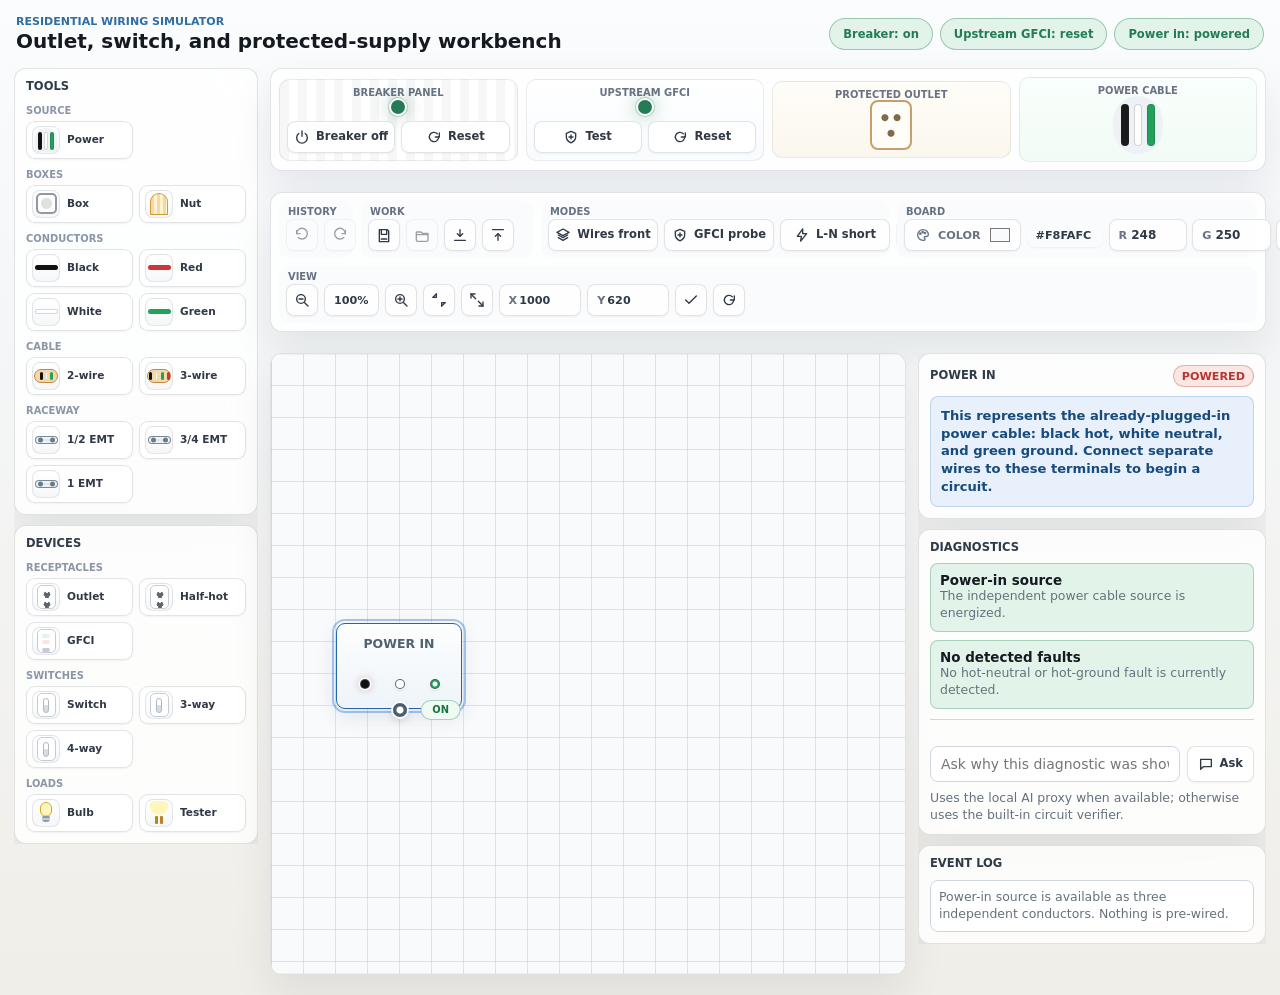
==== commit 94ebf90f: "Polish 2D simulator visual design" ====
--- a/2d/index.html
+++ b/2d/index.html
@@ -14,23 +14,26 @@
   </head>
   <body>
     <svg class="icon-sprite" aria-hidden="true" focusable="false">
-      <symbol id="icon-undo" viewBox="0 0 24 24"><path d="M9 7H4v5"/><path d="M4.5 11.5A8 8 0 1 0 7 6.7"/></symbol>
-      <symbol id="icon-redo" viewBox="0 0 24 24"><path d="M15 7h5v5"/><path d="M19.5 11.5A8 8 0 1 1 17 6.7"/></symbol>
-      <symbol id="icon-save" viewBox="0 0 24 24"><path d="M5 4h12l2 2v16H5z"/><path d="M8 4v6h8V4"/><path d="M8 18h8"/></symbol>
-      <symbol id="icon-folder" viewBox="0 0 24 24"><path d="M3 7h7l2 2h9v10a2 2 0 0 1-2 2H5a2 2 0 0 1-2-2z"/><path d="M3 11h18"/></symbol>
-      <symbol id="icon-download" viewBox="0 0 24 24"><path d="M12 3v11"/><path d="m8 10 4 4 4-4"/><path d="M5 19h14"/></symbol>
-      <symbol id="icon-upload" viewBox="0 0 24 24"><path d="M12 21V10"/><path d="m8 14 4-4 4 4"/><path d="M5 5h14"/></symbol>
-      <symbol id="icon-layers" viewBox="0 0 24 24"><path d="m12 3 9 5-9 5-9-5z"/><path d="m3 12 9 5 9-5"/><path d="m3 16 9 5 9-5"/></symbol>
-      <symbol id="icon-shield" viewBox="0 0 24 24"><path d="M12 3 19 6v5c0 5-3 8-7 10-4-2-7-5-7-10V6z"/><path d="M9 12h6"/></symbol>
-      <symbol id="icon-zap" viewBox="0 0 24 24"><path d="m13 2-8 12h7l-1 8 8-12h-7z"/></symbol>
-      <symbol id="icon-eraser" viewBox="0 0 24 24"><path d="m4 16 8-8 7 7-5 5H8z"/><path d="M13 20h8"/></symbol>
+      <symbol id="icon-undo" viewBox="0 0 24 24"><path d="M9 10H4V5"/><path d="M4 10a8 8 0 1 1 2.3 5.6"/></symbol>
+      <symbol id="icon-redo" viewBox="0 0 24 24"><path d="M15 10h5V5"/><path d="M20 10a8 8 0 1 0-2.3 5.6"/></symbol>
+      <symbol id="icon-save" viewBox="0 0 24 24"><path d="M5 4h12l2 2v16H5z"/><path d="M8 4v7h8V4"/><path d="M8 18h8"/></symbol>
+      <symbol id="icon-folder" viewBox="0 0 24 24"><path d="M3.5 7.5h7l2 2H21v10a2 2 0 0 1-2 2H5.5a2 2 0 0 1-2-2z"/><path d="M3.5 11.5H21"/></symbol>
+      <symbol id="icon-download" viewBox="0 0 24 24"><path d="M12 4v10"/><path d="m8 10 4 4 4-4"/><path d="M4 20h16"/></symbol>
+      <symbol id="icon-upload" viewBox="0 0 24 24"><path d="M12 20V10"/><path d="m8 14 4-4 4 4"/><path d="M4 4h16"/></symbol>
+      <symbol id="icon-layers" viewBox="0 0 24 24"><path d="m12 3 9 5-9 5-9-5z"/><path d="m5 12 7 4 7-4"/><path d="m5 16 7 4 7-4"/></symbol>
+      <symbol id="icon-shield" viewBox="0 0 24 24"><path d="M12 3.5 19 6.5v5.2c0 4.4-2.8 7.2-7 9-4.2-1.8-7-4.6-7-9V6.5z"/><path d="M9 12h6"/><path d="M12 9v6"/></symbol>
+      <symbol id="icon-zap" viewBox="0 0 24 24"><path d="M13 2.8 5 14h6l-1 7.2L19 10h-6z"/></symbol>
+      <symbol id="icon-eraser" viewBox="0 0 24 24"><path d="m4 15 8-8a2 2 0 0 1 3 0l4 4a2 2 0 0 1 0 3l-5 5H8z"/><path d="m9 10 7 7"/><path d="M13 19h8"/></symbol>
       <symbol id="icon-zoom-out" viewBox="0 0 24 24"><circle cx="10.5" cy="10.5" r="6.5"/><path d="M16 16l5 5"/><path d="M7.5 10.5h6"/></symbol>
       <symbol id="icon-zoom-in" viewBox="0 0 24 24"><circle cx="10.5" cy="10.5" r="6.5"/><path d="M16 16l5 5"/><path d="M7.5 10.5h6"/><path d="M10.5 7.5v6"/></symbol>
-      <symbol id="icon-shrink" viewBox="0 0 24 24"><path d="M9 3v6H3"/><path d="m9 9-6-6"/><path d="M15 21v-6h6"/><path d="m15 15 6 6"/></symbol>
-      <symbol id="icon-expand" viewBox="0 0 24 24"><path d="M3 9V3h6"/><path d="M3 3l6 6"/><path d="M21 15v6h-6"/><path d="m21 21-6-6"/></symbol>
+      <symbol id="icon-shrink" viewBox="0 0 24 24"><path d="M8 3v5H3"/><path d="m3 8 5-5"/><path d="M16 21v-5h5"/><path d="m21 16-5 5"/></symbol>
+      <symbol id="icon-expand" viewBox="0 0 24 24"><path d="M3 9V3h6"/><path d="m3 3 7 7"/><path d="M21 15v6h-6"/><path d="m21 21-7-7"/></symbol>
       <symbol id="icon-check" viewBox="0 0 24 24"><path d="m4 12 5 5L20 6"/></symbol>
-      <symbol id="icon-reset" viewBox="0 0 24 24"><path d="M20 6v6h-6"/><path d="M19 12a7 7 0 1 1-2-5"/></symbol>
-      <symbol id="icon-palette" viewBox="0 0 24 24"><path d="M12 4a8 8 0 0 0 0 16h1.2a1.8 1.8 0 0 0 1.2-3.1 1.5 1.5 0 0 1 1-2.6H17a3 3 0 0 0 3-3c0-4-3.5-7.3-8-7.3z"/><circle cx="8" cy="10" r="1"/><circle cx="11" cy="7.5" r="1"/><circle cx="14.5" cy="8.5" r="1"/></symbol>
+      <symbol id="icon-x" viewBox="0 0 24 24"><path d="M6 6l12 12"/><path d="M18 6 6 18"/></symbol>
+      <symbol id="icon-reset" viewBox="0 0 24 24"><path d="M20 6v6h-6"/><path d="M19 12a7 7 0 1 1-2.1-5"/></symbol>
+      <symbol id="icon-rotate-ccw" viewBox="0 0 24 24"><path d="M8 4H4v4"/><path d="M4 8a8 8 0 1 0 2.4-5.7"/></symbol>
+      <symbol id="icon-rotate-cw" viewBox="0 0 24 24"><path d="M16 4h4v4"/><path d="M20 8a8 8 0 1 1-2.4-5.7"/></symbol>
+      <symbol id="icon-palette" viewBox="0 0 24 24"><path d="M12 4a8 8 0 0 0 0 16h1.4a1.7 1.7 0 0 0 1.1-3 1.5 1.5 0 0 1 1-2.7H17a3 3 0 0 0 3-3c0-4-3.5-7.3-8-7.3z"/><circle cx="8" cy="10" r="1"/><circle cx="11.5" cy="7.7" r="1"/><circle cx="15" cy="9" r="1"/></symbol>
       <symbol id="icon-trash" viewBox="0 0 24 24"><path d="M5 7h14"/><path d="M9 7V4h6v3"/><path d="M7 7l1 15h8l1-15"/><path d="M10 11v6"/><path d="M14 11v6"/></symbol>
       <symbol id="icon-power" viewBox="0 0 24 24"><path d="M12 3v8"/><path d="M7.2 6.8a8 8 0 1 0 9.6 0"/></symbol>
       <symbol id="icon-plug" viewBox="0 0 24 24"><path d="M8 3v6"/><path d="M16 3v6"/><path d="M6 9h12v3a6 6 0 0 1-12 0z"/><path d="M12 18v3"/></symbol>
--- a/2d/styles.css
+++ b/2d/styles.css
@@ -3899,3 +3899,675 @@
     max-height: none;
   }
 }
+
+/* Premium visual system v3: cohesive product skin. */
+:root {
+  --app-bg: #f6f7f9;
+  --chrome: rgba(255, 255, 255, 0.82);
+  --chrome-strong: #ffffff;
+  --chrome-muted: #f1f3f5;
+  --stroke: rgba(16, 24, 40, 0.12);
+  --stroke-strong: rgba(16, 24, 40, 0.2);
+  --text-primary: #151a21;
+  --text-strong: #151a21;
+  --text-body: #313946;
+  --text-soft: #687284;
+  --text-faint: #8b95a5;
+  --accent: #0a84ff;
+  --accent-soft: rgba(10, 132, 255, 0.12);
+  --success: #1f8f55;
+  --success-soft: rgba(31, 143, 85, 0.12);
+  --danger: #d92d20;
+  --danger-soft: rgba(217, 45, 32, 0.1);
+  --warning: #b7791f;
+  --control-bg: rgba(255, 255, 255, 0.92);
+  --control-hover: #f8fafc;
+  --control-active: #eef6ff;
+  --shadow-panel: 0 18px 42px rgba(15, 23, 42, 0.08);
+  --shadow-control: 0 1px 2px rgba(15, 23, 42, 0.05);
+  --radius-panel: 12px;
+  --radius-control: 8px;
+}
+
+html {
+  background: var(--app-bg);
+}
+
+body {
+  color: var(--text-primary);
+  background:
+    linear-gradient(180deg, #fbfcfd 0, #f5f7f9 260px, #f0eee8 100%);
+  font-family: Inter, ui-sans-serif, system-ui, -apple-system, BlinkMacSystemFont, "Segoe UI", sans-serif;
+  font-size: 14px;
+}
+
+.app {
+  width: min(1900px, calc(100vw - 28px));
+  padding: 12px 0 20px;
+}
+
+.topbar {
+  min-height: 56px;
+  padding: 0 2px 12px;
+  align-items: center;
+}
+
+.eyebrow {
+  margin-bottom: 3px;
+  color: #2f6ea3;
+  font-size: 0.69rem;
+  font-weight: 760;
+  letter-spacing: 0;
+}
+
+.topbar h1 {
+  font-size: clamp(1.25rem, 1.55vw, 1.88rem);
+  font-weight: 760;
+  line-height: 1.08;
+}
+
+.status-strip {
+  gap: 7px;
+}
+
+.status-pill {
+  min-height: 32px;
+  border: 1px solid rgba(31, 143, 85, 0.22);
+  border-radius: 999px;
+  background: rgba(31, 143, 85, 0.08);
+  color: #1c7c4c;
+  padding: 0 13px;
+  font-size: 0.72rem;
+  font-weight: 760;
+  box-shadow: none;
+}
+
+.status-pill.warn {
+  border-color: rgba(183, 121, 31, 0.22);
+  background: rgba(183, 121, 31, 0.08);
+  color: #8a5b15;
+}
+
+.status-pill.trip {
+  border-color: rgba(217, 45, 32, 0.22);
+  background: rgba(217, 45, 32, 0.08);
+  color: #b42318;
+}
+
+.layout {
+  grid-template-columns: 244px minmax(620px, 1fr) 348px;
+  gap: 12px;
+}
+
+@media (min-width: 1181px) {
+  .layout {
+    grid-template-rows: auto auto minmax(0, 1fr);
+  }
+}
+
+.tool-panel,
+.inspector {
+  top: 12px;
+  gap: 10px;
+  max-height: calc(100vh - 24px);
+}
+
+.panel-section,
+.supply-rig,
+.workspace-toolbar.command-bar,
+.sandbox-viewport {
+  border: 1px solid var(--stroke);
+  border-radius: var(--radius-panel);
+  background: var(--chrome);
+  box-shadow: var(--shadow-panel);
+  backdrop-filter: saturate(140%) blur(18px);
+}
+
+.panel-section {
+  padding: 11px;
+}
+
+.section-heading {
+  margin-bottom: 9px;
+}
+
+h2,
+.toolbar-group-label,
+.palette-group-title,
+.unit-label {
+  color: var(--text-soft);
+  font-size: 0.62rem;
+  font-weight: 760;
+  letter-spacing: 0;
+  text-transform: uppercase;
+}
+
+.supply-rig {
+  grid-template-columns: repeat(4, minmax(0, 1fr));
+  gap: 8px;
+  padding: 8px;
+  margin-bottom: 9px;
+}
+
+.rig-unit {
+  min-height: 64px;
+  border: 1px solid rgba(16, 24, 40, 0.08);
+  border-radius: 10px;
+  background: var(--chrome-strong);
+  box-shadow: none;
+  padding: 7px;
+}
+
+.rig-unit.breaker {
+  background:
+    repeating-linear-gradient(90deg, rgba(15, 23, 42, 0.035) 0 9px, transparent 9px 18px),
+    var(--chrome-strong);
+}
+
+.rig-unit.gfci {
+  background: linear-gradient(180deg, #ffffff, #f8fbff);
+}
+
+.rig-unit.outlet {
+  background: linear-gradient(180deg, #fffdf8, #fbf7ee);
+}
+
+.rig-unit.cord {
+  background: linear-gradient(180deg, #f9fffc, #f2fbf6);
+}
+
+.rig-actions {
+  display: grid;
+  grid-template-columns: repeat(2, minmax(0, 1fr));
+  gap: 6px;
+  margin-top: 5px;
+}
+
+.workspace-toolbar.command-bar {
+  display: grid;
+  grid-template-columns: 74px 172px minmax(300px, 1fr) minmax(360px, 0.95fr);
+  gap: 8px;
+  padding: 8px;
+  margin-bottom: 9px;
+  overflow: visible;
+}
+
+.toolbar-group {
+  min-height: 52px;
+  border: 0;
+  border-radius: 10px;
+  background: rgba(248, 250, 252, 0.82);
+  box-shadow: none;
+  gap: 6px;
+  padding: 18px 7px 7px;
+}
+
+.toolbar-group-label {
+  left: 9px;
+  top: 5px;
+  pointer-events: none;
+}
+
+button,
+.toolbar-button,
+.rig-actions button,
+.button-row button,
+.proposal-actions button,
+.chat-form button,
+.context-menu button,
+.grid-color-control,
+.grid-color-hex,
+.zoom-label,
+.view-group label,
+.grid-rgb-group label {
+  border: 1px solid var(--stroke);
+  border-radius: var(--radius-control);
+  background: var(--control-bg);
+  color: var(--text-body);
+  box-shadow: var(--shadow-control);
+}
+
+button,
+.toolbar-button,
+.rig-actions button,
+.button-row button,
+.proposal-actions button,
+.chat-form button,
+.context-menu button {
+  position: relative;
+  display: inline-grid;
+  grid-auto-flow: column;
+  grid-auto-columns: max-content;
+  align-items: center;
+  justify-content: center;
+  gap: 6px;
+  min-height: 32px;
+  padding: 0 10px;
+  font-size: 0.72rem;
+  font-weight: 720;
+  line-height: 1;
+  white-space: nowrap;
+}
+
+button:hover,
+.toolbar-button:hover,
+.rig-actions button:hover,
+.button-row button:hover,
+.proposal-actions button:hover,
+.chat-form button:hover,
+.context-menu button:hover,
+.grid-color-control:hover {
+  border-color: rgba(10, 132, 255, 0.36);
+  background: var(--control-hover);
+}
+
+button:focus-visible,
+.toolbar-button:focus-visible,
+.grid-color-control:focus-visible {
+  outline: 3px solid rgba(10, 132, 255, 0.22);
+  outline-offset: 2px;
+}
+
+button:disabled {
+  opacity: 0.46;
+  filter: grayscale(0.15);
+}
+
+.ui-icon {
+  display: block;
+  width: 16px;
+  height: 16px;
+  flex: 0 0 16px;
+  stroke-width: 2.05;
+}
+
+.toolbar-button.icon-button,
+.file-group .toolbar-button,
+.view-group .toolbar-button[data-action="shrink-bench"],
+.view-group .toolbar-button[data-action="expand-bench"],
+.view-group .toolbar-button[data-action="apply-bench-size"],
+.view-group .toolbar-button[data-action="reset-bench-size"],
+#clearShortsButton {
+  width: 32px;
+  min-width: 32px;
+  height: 32px;
+  min-height: 32px;
+  padding: 0;
+}
+
+.mode-group .toolbar-button {
+  min-width: 110px;
+}
+
+.mode-group #clearShortsButton {
+  min-width: 32px;
+}
+
+.toolbar-button.mode-on {
+  border-color: rgba(10, 132, 255, 0.32);
+  background: var(--accent-soft);
+  color: #075da8;
+  box-shadow: inset 0 0 0 1px rgba(10, 132, 255, 0.08);
+}
+
+#groundFaultProbeButton.mode-on {
+  border-color: rgba(31, 143, 85, 0.32);
+  background: var(--success-soft);
+  color: #137141;
+}
+
+#lineShortProbeButton.mode-on,
+.toolbar-button.danger:hover,
+.context-menu button.danger:hover {
+  border-color: rgba(217, 45, 32, 0.3);
+  background: var(--danger-soft);
+  color: #b42318;
+}
+
+.view-group label,
+.grid-rgb-group label,
+.grid-color-control,
+.grid-color-hex,
+.zoom-label {
+  display: inline-flex;
+  align-items: center;
+  justify-content: center;
+  min-height: 32px;
+  padding: 0 9px;
+  color: var(--text-soft);
+  font-size: 0.7rem;
+  font-weight: 720;
+}
+
+.zoom-label {
+  min-width: 54px;
+  color: var(--text-body);
+}
+
+.view-group input,
+.grid-rgb-group input,
+.grid-color-hex {
+  border: 0;
+  background: transparent;
+  color: var(--text-body);
+  font-weight: 740;
+  min-height: 24px;
+}
+
+.view-group input {
+  width: 54px;
+}
+
+.grid-rgb-group input {
+  width: 46px;
+}
+
+.grid-color-hex {
+  width: 76px;
+  padding: 0 9px;
+  text-transform: uppercase;
+}
+
+.grid-color-control {
+  gap: 7px;
+  padding: 0 8px 0 10px;
+}
+
+.grid-color-control input[type="color"] {
+  width: 24px;
+  height: 22px;
+  border: 0;
+  border-radius: 6px;
+  background: transparent;
+  padding: 0;
+}
+
+[data-tooltip] {
+  position: relative;
+}
+
+[data-tooltip]::after,
+[data-tooltip]::before {
+  position: absolute;
+  left: 50%;
+  z-index: 5000;
+  pointer-events: none;
+  opacity: 0;
+  transform: translate(-50%, 4px);
+  transition: opacity 120ms ease, transform 120ms ease;
+}
+
+[data-tooltip]::after {
+  content: attr(data-tooltip);
+  bottom: calc(100% + 9px);
+  max-width: 240px;
+  width: max-content;
+  border: 1px solid rgba(255, 255, 255, 0.12);
+  border-radius: 8px;
+  background: rgba(18, 24, 32, 0.94);
+  color: #ffffff;
+  padding: 6px 8px;
+  font-size: 0.68rem;
+  font-weight: 640;
+  line-height: 1.2;
+  box-shadow: 0 10px 24px rgba(15, 23, 42, 0.24);
+}
+
+[data-tooltip]::before {
+  content: "";
+  bottom: calc(100% + 4px);
+  width: 9px;
+  height: 9px;
+  background: rgba(18, 24, 32, 0.94);
+  transform: translate(-50%, 4px) rotate(45deg);
+}
+
+[data-tooltip]:hover::after,
+[data-tooltip]:hover::before,
+[data-tooltip]:focus-visible::after,
+[data-tooltip]:focus-visible::before {
+  opacity: 1;
+  transform: translate(-50%, 0);
+}
+
+[data-tooltip]:hover::before,
+[data-tooltip]:focus-visible::before {
+  transform: translate(-50%, 0) rotate(45deg);
+}
+
+.tool-grid,
+.device-grid {
+  gap: 8px;
+}
+
+.palette-group {
+  gap: 4px;
+}
+
+.palette-group-title {
+  margin: 2px 0 1px;
+  color: var(--text-faint);
+}
+
+.palette-group-grid {
+  grid-template-columns: repeat(2, minmax(0, 1fr));
+  gap: 6px;
+}
+
+.palette-button {
+  display: grid;
+  grid-template-columns: 28px minmax(0, 1fr);
+  align-items: center;
+  justify-content: start;
+  min-height: 36px;
+  border-color: var(--stroke);
+  border-radius: 9px;
+  background: var(--control-bg);
+  box-shadow: var(--shadow-control);
+  gap: 7px;
+  padding: 4px 7px 4px 5px;
+}
+
+.palette-button:hover {
+  border-color: rgba(10, 132, 255, 0.3);
+  background: #ffffff;
+}
+
+.palette-image {
+  display: grid;
+  place-items: center;
+  width: 28px;
+  height: 28px;
+  flex: 0 0 28px;
+  overflow: hidden;
+  border: 1px solid rgba(16, 24, 40, 0.1);
+  border-radius: 8px;
+  background: linear-gradient(180deg, #ffffff, #f5f7f9);
+}
+
+.palette-label {
+  color: var(--text-body);
+  font-size: 0.66rem;
+  line-height: 1.05;
+  font-weight: 720;
+}
+
+.art,
+.art-device {
+  max-width: 24px;
+  max-height: 24px;
+}
+
+.art-box {
+  width: 21px;
+  height: 21px;
+}
+
+.art-cable {
+  width: 22px;
+  height: 24px;
+}
+
+.art-cable i {
+  width: 4px;
+  height: 18px;
+}
+
+.art-romex {
+  width: 24px;
+  height: 14px;
+}
+
+.art-nut {
+  width: 18px;
+  height: 22px;
+}
+
+.art-conduit {
+  width: 23px;
+  height: 8px;
+}
+
+.art-single-wire {
+  width: 23px;
+  height: 5px;
+}
+
+.art-device.outlet,
+.art-device.gfci,
+.art-device.switch {
+  width: 19px;
+  height: 25px;
+}
+
+.sandbox-viewport {
+  overflow: auto;
+  background: rgba(255, 255, 255, 0.72);
+  box-shadow: var(--shadow-panel);
+}
+
+.sandbox {
+  box-shadow: inset 0 0 0 1px rgba(15, 23, 42, 0.04);
+}
+
+.device-card .device-caption {
+  border: 1px solid rgba(16, 24, 40, 0.1);
+  background: rgba(255, 255, 255, 0.86);
+  color: var(--text-body);
+  box-shadow: 0 3px 10px rgba(15, 23, 42, 0.08);
+}
+
+.device-card .device-face.light {
+  border-color: #d9e0e7;
+  background:
+    radial-gradient(circle at 50% 50%, #f8fafc 0 34px, #eef2f6 35px 52px, transparent 53px),
+    linear-gradient(180deg, #ffffff, #f1f4f7);
+  box-shadow:
+    inset 0 -10px 22px rgba(82, 91, 101, 0.08),
+    0 3px 10px rgba(44, 50, 58, 0.08);
+}
+
+.device-card .device-face.light::before {
+  border-color: #b98a21;
+  background:
+    radial-gradient(circle at 50% 46%, #a96c00 0 5px, transparent 6px),
+    #fffdf9;
+  filter: saturate(0.78);
+}
+
+.device-card .device-face.light.lit {
+  border-color: #f2bf2d;
+  background:
+    radial-gradient(circle at 50% 50%, rgba(255, 231, 94, 0.95) 0 34px, rgba(255, 211, 49, 0.38) 35px 62px, transparent 63px),
+    linear-gradient(180deg, #fffde8, #ffe66b);
+  box-shadow:
+    0 0 0 2px rgba(255, 255, 255, 0.88),
+    0 0 34px rgba(255, 199, 30, 0.72),
+    inset 0 -9px 18px rgba(214, 167, 44, 0.16);
+}
+
+.device-card .device-face.socket-light {
+  width: 27px;
+  min-height: 27px;
+  height: 27px;
+  border-color: #b7c0ca;
+  border-radius: 8px;
+  background:
+    radial-gradient(circle at 50% 50%, #ccd4dd 0 7px, #f8fafc 8px 13px, transparent 14px),
+    linear-gradient(180deg, #ffffff, #e8edf2);
+  box-shadow:
+    inset 0 0 0 1px rgba(255, 255, 255, 0.84),
+    0 2px 6px rgba(15, 23, 42, 0.12);
+}
+
+.device-card.socketLight.plugged .device-face.socket-light {
+  width: 27px;
+  min-height: 27px;
+  height: 27px;
+  border-color: #aeb8c3;
+  background:
+    radial-gradient(circle at 50% 50%, #9aa5b1 0 6px, #f9fbfd 7px 13px, transparent 14px),
+    linear-gradient(180deg, #ffffff, #edf1f5);
+  box-shadow:
+    0 0 0 1px rgba(255, 255, 255, 0.92),
+    0 3px 8px rgba(15, 23, 42, 0.12);
+}
+
+.device-card .device-face.socket-light .socket-glow {
+  inset: 6px;
+  border-color: #9ba7b5;
+  background:
+    radial-gradient(circle at 40% 34%, rgba(255, 255, 255, 0.42) 0 3px, transparent 4px),
+    #9aa5b1;
+  box-shadow: inset 0 -3px 5px rgba(15, 23, 42, 0.2);
+}
+
+.device-card .device-face.socket-light.lit,
+.device-card.socketLight.plugged .device-face.socket-light.lit {
+  border-color: #f1b51d;
+  background:
+    radial-gradient(circle at 50% 50%, #fff9b8 0 7px, #ffd426 8px 13px, #ffbd00 14px 100%);
+  box-shadow:
+    0 0 0 2px rgba(255, 255, 255, 0.92),
+    0 0 20px rgba(255, 203, 39, 0.98),
+    0 0 42px rgba(255, 224, 91, 0.72);
+}
+
+.device-card .device-face.socket-light.lit .socket-glow {
+  border-color: #ffc31f;
+  background:
+    radial-gradient(circle at 42% 34%, #ffffff 0 3px, transparent 4px),
+    radial-gradient(circle at 50% 50%, #fffbd2 0 6px, #ffc927 7px);
+  box-shadow:
+    0 0 18px rgba(255, 205, 33, 0.9),
+    inset 0 0 0 2px rgba(255, 247, 183, 0.62);
+}
+
+.device-card.socketLight.plugged .socket-shell,
+.device-card.socketLight.plugged .socket-prongs,
+.device-card.socketLight.plugged .socket-plug-marker {
+  display: none;
+}
+
+.context-menu {
+  border: 1px solid var(--stroke);
+  border-radius: 10px;
+  background: rgba(255, 255, 255, 0.96);
+  box-shadow: 0 18px 46px rgba(15, 23, 42, 0.16);
+  padding: 6px;
+}
+
+.context-menu button {
+  width: 100%;
+  justify-content: start;
+  box-shadow: none;
+}
+
+.chat-message,
+.diagnostic-card,
+.event-row,
+.proposal-card {
+  border-color: var(--stroke);
+  border-radius: 10px;
+  box-shadow: none;
+}
